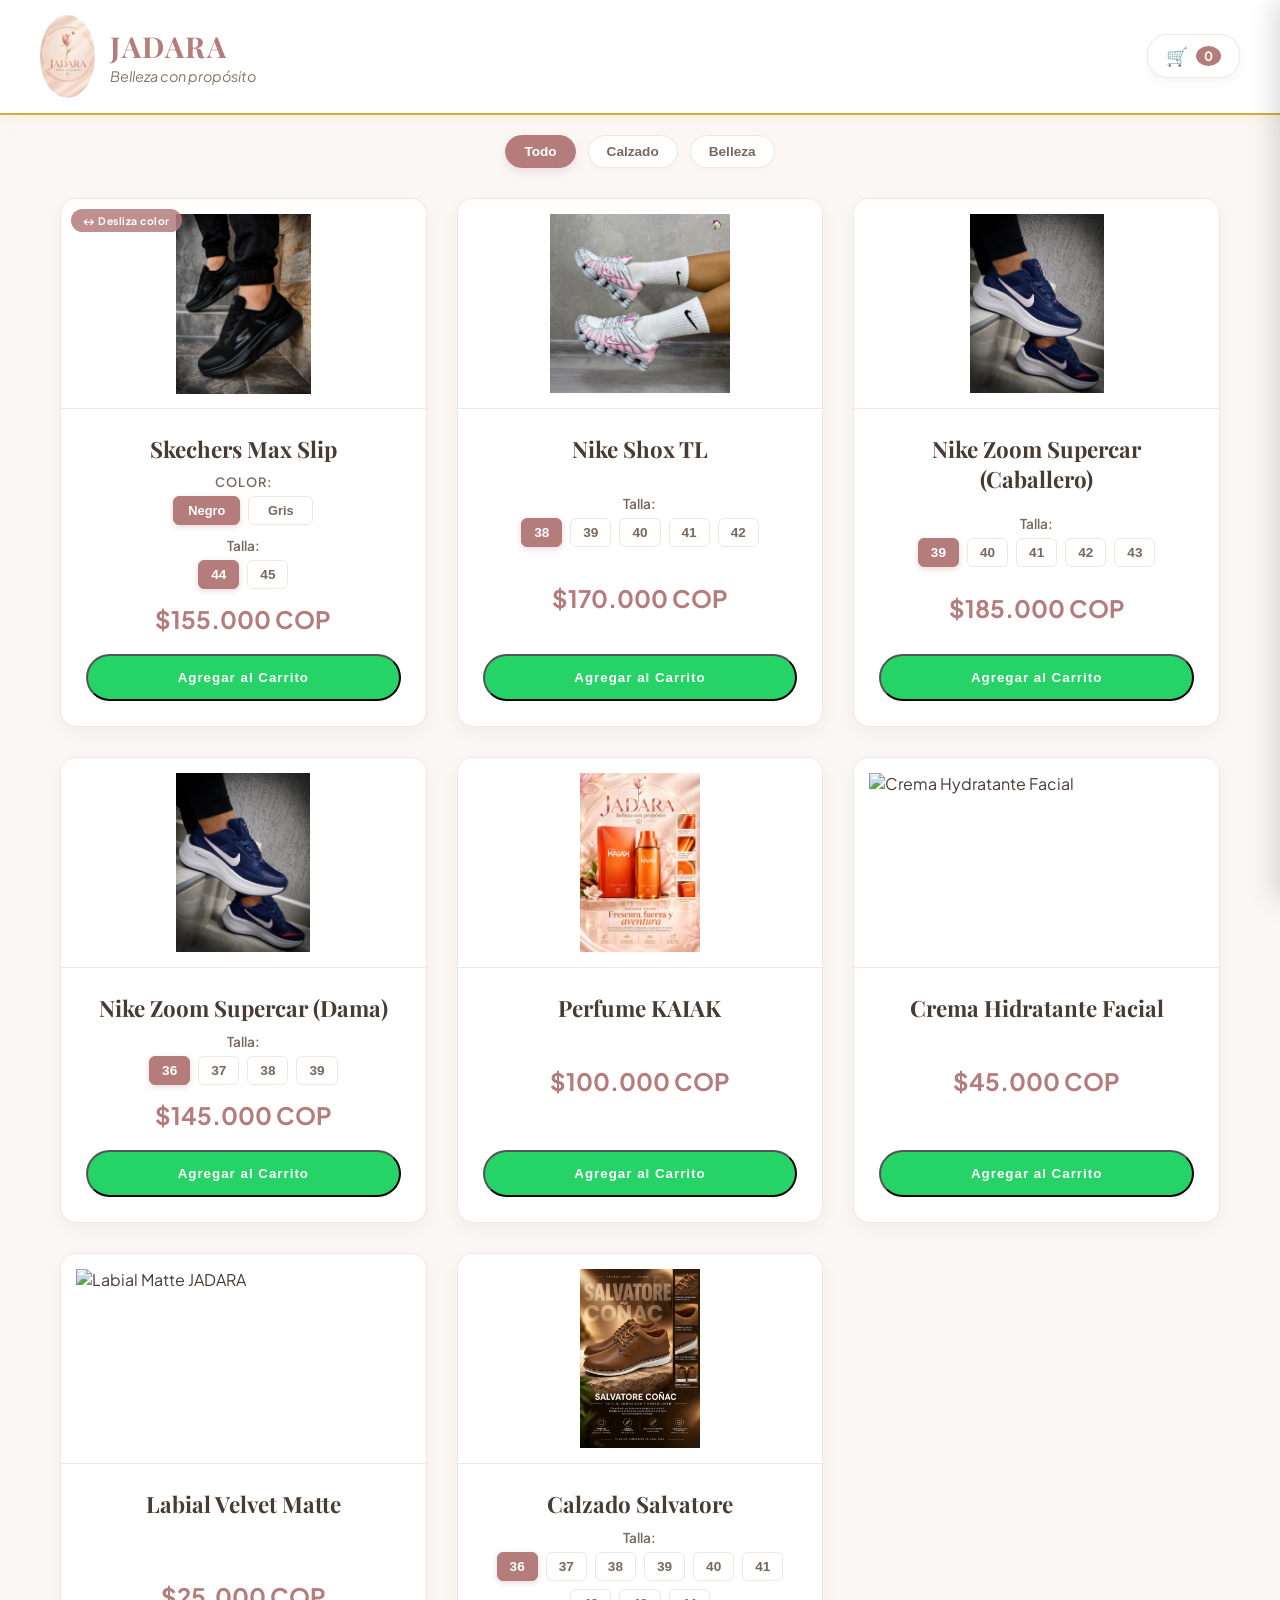
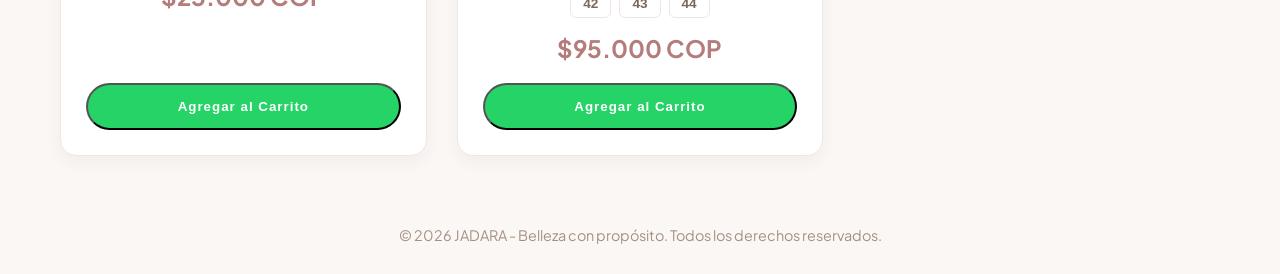
==== index.html @ 65927164 "Add files via upload" ====
<!DOCTYPE html>
<html lang="es">
<head>
    <meta charset="UTF-8">
    <meta name="viewport" content="width=device-width, initial-scale=1.0">
    <title>JADARA - Catálogo Oficial</title>
    <!-- IMPORTACIÓN DE FUENTES PREMIUM DESDE GOOGLE FONTS -->
    <link rel="preconnect" href="https://fonts.googleapis.com">
    <link rel="preconnect" href="https://fonts.gstatic.com" crossorigin>
    <link href="https://fonts.googleapis.com/css2?family=Playfair+Display:ital,wght@0,400..900;1,400..900&family=Plus+Jakarta+Sans:ital,wght@0,200..800;1,200..800&display=swap" rel="stylesheet">
    <!-- Forzamos la actualización de estilos incrementando la versión -->
    <link rel="stylesheet" href="estilos.css?v=5.5">

</head>
<body>

    <!-- PANTALLA DE APERTURA PROFESIONAL (SPLASH SCREEN) -->
    <div id="pantalla-carga">
        <div class="contenido-carga">
            <img src="logo.png" alt="Logo JADARA" class="logo-carga">
            <h2>JADARA</h2>
            <p>Belleza con propósito</p>
        </div>
    </div>

        <!-- ENCABEZADO MINIMALISTA CON CARRITO INTEGRADO -->
    <header>
        <div class="header-container">
            <div class="header-logo-texto">
                <img src="logo.png" alt="Logo JADARA" class="logo-min">
                <div class="texto-header">
                    <h1>JADARA</h1>
                    <p class="eslogan">Belleza con propósito</p>
                </div>
            </div>
            
            <!-- EL CARRITO AHORA EN LA ESQUINA SUPERIOR DERECHA -->
            <div id="btn-carrito-encabezado" onclick="alternarCarrito()">
                🛒 <span id="contador-carrito">0</span>
            </div>
        </div>
    </header>


    <!-- MENÚ DE CATEGORÍAS -->
    <div class="categorias-contenedor">
        <button class="btn-categoria activo" data-filter="todo" onclick="filtrarProductos('todo')">Todo</button>
        <button class="btn-categoria" data-filter="calzado" onclick="filtrarProductos('calzado')">Calzado</button>
        <button class="btn-categoria" data-filter="belleza" onclick="filtrarProductos('belleza')">Belleza</button>
    </div>

    <!-- Contenedor del Catálogo -->
    <main class="catalogo">

        <!-- PRODUCTO 1: SKECHERS -->
        <div class="tarjeta-producto" data-category="calzado">
            <div style="position: relative; width: 100%;">
                <div class="indicador-deslizar">↔ Desliza color</div>
                <div class="carrusel-contenedor">
                    <img src="skechers-max.png" alt="Skechers Max Slip Negra" class="carrusel-foto">
                    <img src="skechers-max-gris.png" alt="Skechers Max Slip Gris" class="carrusel-foto">
                </div>
            </div>
            <div class="info-producto">
                <h3 class="nombre-prod">Skechers Max Slip</h3>
                
                
                <!-- NUEVOS BOTONES DE TALLAS MODERNOS -->
                                                 <!-- SELECTOR DE COLORES MODERNIZADO EN BOTONES -->
                <div class="contenedor-colores-moderno">
                    <span class="color-titulo">Color:</span>
                    <div class="grupo-colores">
                        <!-- El primer botón inicia seleccionado por defecto -->
                        <button type="button" class="btn-color-texto seleccionada" data-color="Negro">Negro</button>
                        <button type="button" class="btn-color-texto" data-color="Gris">Gris</button>
                    </div>
                </div>


                <div class="contenedor-tallas-moderno">
                    <span class="talla-titulo">Talla:</span>
                    <div class="grupo-tallas">
                        <button type="button" class="btn-talla seleccionada" data-talla="44">44</button>
                        <button type="button" class="btn-talla" data-talla="45">45</button>
                    </div>
                </div>

                <span class="precio" data-precio="$155.000">$155.000 COP</span>
                <button type="button" class="btn-whatsapp btn-agregar-carrito" data-phone="573246670248">
    Agregar al Carrito
</button>

            </div>
        </div>

<!-- PRODUCTO 2: NIKE SHOX -->
        <div class="tarjeta-producto" data-category="calzado">
            <img src="nikeshoxtl.png" alt="Nike Shox TL" class="foto-producto">
            <div class="info-producto">
                <h3 class="nombre-prod">Nike Shox TL</h3>
                
                
                <!-- NUEVOS BOTONES DE TALLAS MODERNOS -->
                <div class="contenedor-tallas-moderno">
                    <span class="talla-titulo">Talla:</span>
                    <div class="grupo-tallas">
                        <button type="button" class="btn-talla seleccionada" data-talla="38">38</button>
                        <button type="button" class="btn-talla" data-talla="39">39</button>
                        <button type="button" class="btn-talla" data-talla="40">40</button>
                        <button type="button" class="btn-talla" data-talla="41">41</button>
                        <button type="button" class="btn-talla" data-talla="42">42</button>
                    </div>
                </div>

                <span class="precio" data-precio="$170.000">$170.000 COP</span>
                <button type="button" class="btn-whatsapp btn-agregar-carrito" data-phone="573246670248">
    Agregar al Carrito
</button>

            </div>
        </div>


                <!-- PRODUCTO 3: NIKE ZOOM SUPERCAR (CABALLERO) -->
        <div class="tarjeta-producto" data-category="calzado">
            <img src="nike-zoom-supercar.png" alt="Nike Zoom Supercar Caballero" class="foto-producto">
            <div class="info-producto">
                <h3 class="nombre-prod">Nike Zoom Supercar (Caballero)</h3>
                
                
                <!-- NUEVOS BOTONES DE TALLAS MODERNOS -->
                <div class="contenedor-tallas-moderno">
                    <span class="talla-titulo">Talla:</span>
                    <div class="grupo-tallas">
                        <button type="button" class="btn-talla seleccionada" data-talla="39">39</button>
                        <button type="button" class="btn-talla" data-talla="40">40</button>
                        <button type="button" class="btn-talla" data-talla="41">41</button>
                        <button type="button" class="btn-talla" data-talla="42">42</button>
                        <button type="button" class="btn-talla" data-talla="43">43</button>
                    </div>
                </div>

                <span class="precio" data-precio="$185.000">$185.000 COP</span>
                <button type="button" class="btn-whatsapp btn-agregar-carrito" data-phone="573246670248">
    Agregar al Carrito
</button>

            </div>
        </div>

        <!-- PRODUCTO 4: NIKE ZOOM SUPERCAR (DAMA) -->
        <div class="tarjeta-producto" data-category="calzado">
            <img src="nike-zoom-supercar.png" alt="Nike Zoom Supercar Dama" class="foto-producto">
            <div class="info-producto">
                <h3 class="nombre-prod">Nike Zoom Supercar (Dama)</h3>
                
                
                <!-- NUEVOS BOTONES DE TALLAS MODERNOS -->
                <div class="contenedor-tallas-moderno">
                    <span class="talla-titulo">Talla:</span>
                    <div class="grupo-tallas">
                        <button type="button" class="btn-talla seleccionada" data-talla="36">36</button>
                        <button type="button" class="btn-talla" data-talla="37">37</button>
                        <button type="button" class="btn-talla" data-talla="38">38</button>
                        <button type="button" class="btn-talla" data-talla="39">39</button>
                    </div>
                </div>

                <span class="precio" data-precio="$145.000">$145.000 COP</span>
                <button type="button" class="btn-whatsapp btn-agregar-carrito" data-phone="573246670248">
    Agregar al Carrito
</button>

            </div>
        </div>


        <!-- PRODUCTO 5: PERFUME KAIAK -->
        <div class="tarjeta-producto" data-category="belleza">
            <img src="kaiaʞ.png" alt="Perfume KAIAK" class="foto-producto">
            <div class="info-producto">
                <h3>Perfume KAIAK</h3>
                
                <span class="precio">$100.000 COP</span>
                <button type="button" class="btn-whatsapp btn-agregar-carrito" data-phone="573246670248">
    Agregar al Carrito
</button>

            </div> 
        </div>

        <!-- PRODUCTO 6: CREMA FACIAL -->
        <div class="tarjeta-producto" data-category="belleza">
            <img src="crema-hidratante.png" alt="Crema Hydratante Facial" class="foto-producto">
            <div class="info-producto">
                <h3>Crema Hidratante Facial</h3>
                
                <span class="precio">$45.000 COP</span>
                <button type="button" class="btn-whatsapp btn-agregar-carrito" data-phone="573246670248">
    Agregar al Carrito
</button>

            </div>
        </div>

        <!-- PRODUCTO 7: LABIAL MATTE -->
        <div class="tarjeta-producto" data-category="belleza">
            <img src="labial-matte.png" alt="Labial Matte JADARA" class="foto-producto">
            <div class="info-producto">
                <h3>Labial Velvet Matte</h3>
                
                <span class="precio">$25.000 COP</span>
                <button type="button" class="btn-whatsapp btn-agregar-carrito" data-phone="573246670248">
    Agregar al Carrito
</button>

            </div>
        </div>
        
        <!-- PRODUCTO 8: SALVATORE -->
        <div class="tarjeta-producto" data-category="calzado">
            <img src="salvatore.png" alt="Calzado Salvatore" class="foto-producto">
            <div class="info-producto">
                <h3 class="nombre-prod">Calzado Salvatore</h3>
                
                
                <!-- NUEVOS BOTONES DE TALLAS MODERNOS -->
                <div class="contenedor-tallas-moderno">
                    <span class="talla-titulo">Talla:</span>
                    <div class="grupo-tallas">
                        <button type="button" class="btn-talla seleccionada" data-talla="36">36</button>
                        <button type="button" class="btn-talla" data-talla="37">37</button>
                        <button type="button" class="btn-talla" data-talla="38">38</button>
                        <button type="button" class="btn-talla" data-talla="39">39</button>
                        <button type="button" class="btn-talla" data-talla="40">40</button>
                        <button type="button" class="btn-talla" data-talla="41">41</button>
                        <button type="button" class="btn-talla" data-talla="42">42</button>
                        <button type="button" class="btn-talla" data-talla="43">43</button>
                        <button type="button" class="btn-talla" data-talla="44">44</button>
                    </div>
                </div>

                <span class="precio" data-precio="$95.000">$95.000 COP</span>
                <button type="button" class="btn-whatsapp btn-agregar-carrito" data-phone="573246670248">
    Agregar al Carrito
</button>

            </div>
        </div>


        <!-- 👇 AQUÍ ABAJO PEGARÁS TUS PRÓXIMOS TENIS EN EL FUTURO 👇 -->

    </main>

    <!-- BARRA LATERAL DEL CARRITO DE COMPRAS -->
    <div id="carrito-lateral" class="carrito-cerrado">
        <div class="header-carrito">
            <h2>Mi Carrito</h2>
            <span class="cerrar-carrito" onclick="alternarCarrito()">&times;</span>
        </div>
        
        <!-- Contenedor dinámico donde se sumarán los productos -->
        <div id="items-carrito"></div>

        <div class="footer-carrito">
            <div class="total-contenedor">
                <span>Total:</span>
                <span id="precio-total-carrito">$0 COP</span>
            </div>
            <button id="btn-enviar-carrito" onclick="enviarPedidoWhatsApp()">
                Confirmar Pedido por WhatsApp
            </button>
        </div>
    </div>

   
    <footer>
        <p>© 2026 JADARA - Belleza con propósito. Todos los derechos reservados.</p>
    </footer>

    <!-- INTERACCIONES EN VIVO GENERALES COMPLETAMENTE REPARADAS -->
               <!-- EN CONTRAPOSICIÓN CON CUALQUIER OTRA ESTRUCTURA, ESTE BLOQUE DEBE QUEDAR COMPLETAMENTE CERRADO -->
       <!-- PANTALLA FLOTANTE PARA AGRANDAR IMÁGENES -->
    <div id="modal-zoom" class="modal">
        <span class="cerrar-modal">&times;</span>
        <img class="contenido-modal" id="imagen-ampliada" alt="Vista ampliada">
    </div>

    <script>
        // 1. PANTALLA DE CARGA (SPLASH SCREEN)
        window.addEventListener('load', () => {
            const pantallaCarga = document.getElementById('pantalla-carga');
            if (pantallaCarga) {
                setTimeout(() => {
                    pantallaCarga.classList.add('oculto');
                }, 1300);
            }
        });

        // RESPALDO LOCAL: Se oculta en 2 segundos si abres directo de tu carpeta
        setTimeout(() => {
            const pantallaCarga = document.getElementById('pantalla-carga');
            if (pantallaCarga) pantallaCarga.classList.add('oculto');
        }, 2000);

        // 2. FUNCIÓN DE FILTROS PARA LAS CATEGORÍAS
        function filtrarProductos(filtro) {
            const botones = document.querySelectorAll('.btn-categoria');
            botones.forEach(btn => btn.classList.remove('activo'));

            const botonActivo = document.querySelector(`.btn-categoria[data-filter="${filtro}"]`);
            if (botonActivo) {
                botonActivo.classList.add('activo');
            }

            const tarjetas = document.querySelectorAll('.tarjeta-producto');
            tarjetas.forEach(tarjeta => {
                const categoria = tarjeta.getAttribute('data-category');
                if (filtro === 'todo' || categoria === filtro) {
                    tarjeta.style.display = 'flex';
                } else {
                    tarjeta.style.display = 'none';
                }
            });
        }
    </script>

    <!-- 🔗 CONEXIÓN CON TU NUEVO ARCHIVO JAVASCRIPT ORGANIZADO -->
    <script src="tienda.js?v=1.0"></script>
</body>
</html>
---- estilos.css ----
/* ==========================================
   CONFIGURACIONES GENERALES
   ========================================== */
* {
    margin: 0;
    padding: 0;
    box-sizing: border-box;
}

body {
    background-color: #fbf7f5; /* Fondo rosa pálido muy suave */
    color: #4a3b32; /* Texto marrón oscuro elegante */
    font-family: 'Plus Jakarta Sans', 'Segoe UI', sans-serif;
}

/* ==========================================
   PANTALLA DE CARGA / BIENVENIDA (SPLASH SCREEN)
   ========================================== */
#pantalla-carga {
    position: fixed;
    top: 0;
    left: 0;
    width: 100%;
    height: 100vh;
    background-color: #fbf7f5;
    display: flex;
    justify-content: center;
    align-items: center;
    z-index: 9999;
    transition: opacity 0.6s ease, visibility 0.6s;
}

.contenido-carga {
    text-align: center;
    animation: scaleUp 0.8s ease-out;
}

.logo-carga {
    max-width: 180px;
    border-radius: 50%;
    box-shadow: 0 10px 25px rgba(181, 124, 124, 0.2);
    margin-bottom: 20px;
}

.contenido-carga h2 {
    font-family: 'Playfair Display', serif;
    font-size: 2.2rem;
    color: #b57c7c;
    letter-spacing: 4px;
    text-transform: uppercase;
    margin-bottom: 5px;
}

.contenido-carga p {
    color: #8c7365;
    font-style: italic;
    font-size: 1.1rem;
}

@keyframes scaleUp {
    from { transform: scale(0.8); opacity: 0; }
    to { transform: scale(1); opacity: 1; }
}

/* REGLA CORREGIDA: Fuerza la desaparición total de la portada */
#pantalla-carga.oculto {
    opacity: 0 !important;
    visibility: hidden !important;
    display: none !important; /* Apaga el flex anterior por completo */
    pointer-events: none !important;
}


/* ==========================================
   NUEVO ENCABEZADO COMPACTO Y ELEGANTE
   ========================================== */
header {
    background-color: #ffffff;
    padding: 15px 20px;
    border-bottom: 2px solid #d4af37;
    box-shadow: 0 4px 15px rgba(212, 175, 55, 0.1);
    position: sticky;
    top: 0;
    z-index: 99;
}

.header-container {
    display: flex;
    align-items: center;
    justify-content: center;
    gap: 15px;
}

.logo-min {
    max-width: 55px;
    height: auto;
    border-radius: 50%;
}

.texto-header {
    text-align: left;
}

header h1 {
    font-family: 'Playfair Display', serif;
    font-size: 1.8rem;
    color: #b57c7c;
    letter-spacing: 2px;
    text-transform: uppercase;
}

.eslogan {
    color: #8c7365;
    font-size: 0.9rem;
    font-style: italic;
    margin-top: 2px;
}

/* ==========================================
   BARRA DE CATEGORÍAS ELEGANTE
   ========================================== */
.categorias-contenedor {
    display: flex !important;
    justify-content: center !important;
    gap: 12px !important;
    padding: 20px 10px 5px 10px !important;
    max-width: 1200px;
    margin: 0 auto !important;
    width: 100% !important;
}

.btn-categoria {
    background-color: #ffffff !important;
    border: 1px solid #f0e6e1 !important;
    color: #7a685d !important;
    padding: 8px 18px !important;
    font-size: 0.85rem !important;
    font-weight: 600 !important;
    border-radius: 20px !important;
    cursor: pointer;
    transition: all 0.3s ease !important;
    box-shadow: 0 2px 5px rgba(0,0,0,0.02) !important;
    -webkit-appearance: none;
    appearance: none;
}

.btn-categoria.activo, .btn-categoria:hover {
    background-color: #b57c7c !important;
    color: #ffffff !important;
    border-color: #b57c7c !important;
    box-shadow: 0 4px 10px rgba(181, 124, 124, 0.2) !important;
}

/* ==========================================
   CUADRÍCULA DE PRODUCTOS (ESCRITORIO)
   ========================================== */
.catalogo {
    display: grid;
    grid-template-columns: repeat(auto-fit, minmax(280px, 1fr));
    gap: 30px;
    padding: 25px 20px 40px 20px;
    max-width: 1200px;
    margin: 0 auto;
    animation: fadeIn 0.8s ease-in-out;
}

@keyframes fadeIn {
    from { opacity: 0; transform: translateY(20px); }
    to { opacity: 1; transform: translateY(0); }
}

/* ==========================================
   TARJETA DE PRODUCTO e INTERACCIONES
   ========================================== */
.tarjeta-producto {
    background-color: #fff;
    border-radius: 16px;
    overflow: hidden;
    border: 1px solid #f0e6e1;
    box-shadow: 0 6px 16px rgba(74, 59, 50, 0.05);
    display: flex;
    flex-direction: column;
    justify-content: space-between;
    transition: transform 0.4s cubic-bezier(0.165, 0.84, 0.44, 1), 
                box-shadow 0.4s cubic-bezier(0.165, 0.84, 0.44, 1);
}

.tarjeta-producto:hover {
    transform: translateY(-10px);
    box-shadow: 0 15px 30px rgba(181, 124, 124, 0.2);
}

.foto-producto {
    width: 100%;
    height: 320px;
    object-fit: contain;
    background-color: #ffffff;
    padding: 15px;
    border-bottom: 1px solid #f0e6e1;
    transition: transform 0.5s ease;
}

.tarjeta-producto:hover .foto-producto {
    transform: scale(1.05);
}

/* ==========================================
   INFO INTERNA Y TEXTOS
   ========================================== */
.info-producto {
    padding: 25px;
    text-align: center;
    flex-grow: 1;
    display: flex;
    flex-direction: column;
    justify-content: space-between;
}

.info-producto h3 {
    font-family: 'Playfair Display', serif;
    font-size: 1.4rem;
    margin-bottom: 10px;
    color: #4a3b32;
    font-weight: 700;
}

.descripcion {
    font-size: 0.95rem;
    color: #7a685d;
    margin-bottom: 20px;
    height: 45px;
    overflow: hidden;
}

.precio {
    display: block;
    font-size: 1.5rem;
    font-weight: bold;
    color: #b57c7c;
    margin-bottom: 20px;
}

/* ==========================================
   DISEÑO DE BOTONES DE TALLAS MODERNOS
   ========================================== */
.contenedor-tallas-moderno {
    display: flex;
    flex-direction: column;
    gap: 6px;
    margin-bottom: 15px;
    align-items: center; /* Centrado para que encaje con tu info-producto */
    width: 100%;
}

.talla-titulo {
    font-size: 0.85rem;
    font-weight: 600;
    color: #7a685d;
}

.grupo-tallas {
    display: flex;
    gap: 8px;
    flex-wrap: wrap;
    justify-content: center;
}

.btn-talla {
    background-color: #ffffff;
    border: 1px solid #f0e6e1;
    color: #7a685d;
    padding: 6px 12px;
    font-size: 0.85rem;
    font-weight: 600;
    border-radius: 6px;
    cursor: pointer;
    transition: all 0.2s ease;
    min-width: 38px;
    text-align: center;
}

.btn-talla.seleccionada {
    background-color: #b57c7c; /* Rosa JADARA */
    color: #ffffff;
    border-color: #b57c7c;
    font-weight: 700;
    box-shadow: 0 2px 6px rgba(181, 124, 124, 0.3);
}

.btn-talla:hover:not(.seleccionada) {
    border-color: #b57c7c;
    color: #b57c7c;
}

/* ==========================================
   BOTÓN WHATSAPP
   ========================================== */
.btn-whatsapp {
    display: inline-block;
    background-color: #25d366; 
    color: white;
    padding: 14px 20px;
    border-radius: 30px; 
    text-decoration: none;
    font-weight: bold;
    letter-spacing: 1px;
    position: relative;
    overflow: hidden;
    transition: background-color 0.3s, transform 0.2s;
    width: 100%;
}

.btn-whatsapp:hover {
    transform: scale(1.02);
    background-color: #128c7e;
}

/* ==========================================
   CARRUSEL DE FOTOS (SKECHERS)
   ========================================== */
.carrusel-contenedor {
    width: 100%;
    height: 320px;
    overflow-x: auto;
    overflow-y: hidden;
    display: flex;
    scroll-snap-type: x mandatory;
    scroll-behavior: smooth;
    background-color: #ffffff;
    border-bottom: 1px solid #f0e6e1;
    position: relative;
}

.carrusel-contenedor::-webkit-scrollbar {
    display: none;
}

.carrusel-foto {
    min-width: 100%;
    max-width: 100%;
    height: 100%;
    max-height: 320px;
    object-fit: contain;
    scroll-snap-align: start;
    padding: 15px;
    transition: transform 0.5s ease;
}

.tarjeta-producto:hover .carrusel-foto {
    transform: scale(1.04);
}

.indicador-deslizar {
    position: absolute;
    top: 10px;
    left: 10px;
    background: rgba(181, 124, 124, 0.85);
    color: white;
    padding: 5px 12px;
    border-radius: 20px;
    font-size: 0.65rem;
    font-weight: bold;
    pointer-events: none;
    z-index: 10;
    letter-spacing: 0.5px;
}

/* ==========================================
   PIE DE PÁGINA
   ========================================== */
footer {
    text-align: center;
    padding: 30px;
    color: #a39085;
    font-size: 0.9rem;
}

/* ==========================================
   OPTIMIZACIÓN PREMIUM PARA CELULARES 
   ========================================== */
@media (max-width: 580px) {
    header {
        padding: 12px 15px;
    }
    
    header h1 {
        font-size: 1.4rem !important;
        letter-spacing: 1px;
    }
    
    .eslogan {
        font-size: 0.75rem !important;
    }

    .logo-min {
        max-width: 45px;
    }

    .categorias-contenedor {
        padding: 15px 8px 0px 8px;
        gap: 6px;
    }

    .btn-categoria {
        padding: 6px 12px;
        font-size: 0.8rem;
    }

        /* Ajusta el ancho de la barra en celulares para que no tape todo el catálogo */
    #carrito-lateral {
        width: 80% !important;
        max-width: 80% !important;
    }

    /* Aquí cerramos correctamente tu cuadrícula móvil estilo Instagram Shop */
    .catalogo {
        grid-template-columns: repeat(2, 1fr) !important;
        gap: 15px;
        padding: 15px 10px;
    }

    .foto-producto, .carrusel-contenedor, .carrusel-foto {
        height: 180px;
    }

    .info-producto {
        padding: 12px;
    }

    .info-producto h3 {
        font-size: 1rem;
    }

    .precio {
        font-size: 1.1rem;
        margin-bottom: 10px;
    }

    .btn-whatsapp {
        padding: 10px 12px;
        font-size: 0.8rem;
    }
}


/* ==========================================
   ESTILOS PREMIUM PARA EL ZOOM DE FOTOS (MODAL)
   ========================================== */
.foto-producto, .carrusel-foto {
    cursor: zoom-in;
}

.modal {
    display: none; 
    position: fixed;
    z-index: 10000; 
    padding-top: 60px;
    left: 0;
    top: 0;
    width: 100%;
    height: 100%;
    overflow: auto;
    background-color: rgba(0, 0, 0, 0.9); 
}

.contenido-modal {
    margin: auto;
    display: block;
    max-width: 90%;
    max-height: 80vh;
    border-radius: 12px;
    object-fit: contain;
    background-color: #fff; 
    padding: 10px;
    animation: zoomEfecto 0.3s ease;
}

@keyframes zoomEfecto {
    from { transform: scale(0.7); opacity: 0; }
    to { transform: scale(1); opacity: 1; }
}

.cerrar-modal {
    position: absolute;
    top: 20px;
    right: 35px;
    color: #f1f1f1;
    font-size: 40px;
    font-weight: bold;
    transition: 0.3s;
    cursor: pointer;
}

.cerrar-modal:hover {
    color: #b57c7c; 
}

@media only screen and (max-width: 700px){
    .contenido-modal { max-width: 95%; padding: 5px; }
    .cerrar-modal { right: 20px; top: 10px; font-size: 35px; }
}

    /* Tamaño intermedio perfecto para las imágenes en celulares */
    .foto-producto, .carrusel-contenedor, .carrusel-foto {
        height: 210px !important;
    }

    /* NUEVOS BOTONES DE COLORES VISIBLES Y GRANDES */
    .contenedor-colores-moderno {
        display: flex;
        flex-direction: column;
        gap: 6px;
        margin-bottom: 12px;
        align-items: center;
        width: 100%;
    }

    .color-titulo {
        font-size: 0.8rem;
        font-weight: 600;
        color: #7a685d;
        text-transform: uppercase;
        letter-spacing: 1px;
    }

    .grupo-colores {
        display: flex;
        gap: 8px;
        justify-content: center;
        flex-wrap: wrap;
    }

    .btn-color-texto {
        background-color: #ffffff;
        border: 1px solid #f0e6e1;
        color: #7a685d;
        padding: 6px 14px;
        font-size: 0.8rem;
        font-weight: 600;
        border-radius: 6px;
        cursor: pointer;
        transition: all 0.2s ease;
        min-width: 65px;
        text-align: center;
    }

    /* Resaltado rosa premium JADARA al seleccionarse */
    .btn-color-texto.seleccionada {
        background-color: #b57c7c;
        color: #ffffff;
        border-color: #b57c7c;
        font-weight: 700;
        box-shadow: 0 2px 6px rgba(181, 124, 124, 0.3);
    }


/* ==========================================
   DISEÑO DEL CARRITO EN EL ENCABEZADO
   ========================================== */
.header-container {
    display: flex;
    align-items: center;
    justify-content: space-between; /* Separa el logo a la izquierda y el carrito a la derecha */
    width: 100%;
    max-width: 1200px;
    margin: 0 auto;
}

.header-logo-texto {
    display: flex;
    align-items: center;
    gap: 15px;
}

#btn-carrito-encabezado {
    background-color: #ffffff;
    border: 1px solid #f0e6e1;
    padding: 10px 18px;
    border-radius: 20px;
    font-family: var(--fuente-cuerpo);
    font-size: 1.1rem;
    font-weight: bold;
    color: #4a3b32;
    cursor: pointer;
    transition: all 0.3s ease;
    box-shadow: 0 4px 10px rgba(74, 59, 50, 0.05);
    display: flex;
    align-items: center;
    gap: 8px;
}

#btn-carrito-encabezado:hover {
    background-color: #b57c7c;
    color: white;
    border-color: #b57c7c;
    box-shadow: 0 4px 12px rgba(181, 124, 124, 0.3);
}

#contador-carrito {
    background-color: #b57c7c;
    color: white;
    font-size: 0.8rem;
    padding: 2px 8px;
    border-radius: 50%;
    transition: all 0.3s ease;
}

#btn-carrito-encabezado:hover #contador-carrito {
    background-color: white;
    color: #b57c7c;
}

/* ==========================================
   BARRA LATERAL OCULTA DEL CARRITO (SIDEBAR)
   ========================================== */
#carrito-lateral {
    position: fixed;
    top: 0;
    right: 0;
    width: 380px;
    max-width: 100%;
    height: 100vh;
    background-color: #ffffff;
    z-index: 10005; /* Por encima de todo */
    box-shadow: -5px 0 25px rgba(0, 0, 0, 0.15);
    display: flex;
    flex-direction: column;
    transition: transform 0.4s cubic-bezier(0.165, 0.84, 0.44, 1);
}

/* Clases para abrir y cerrar deslizándose */
.carrito-abierto {
    transform: translateX(0);
}

.carrito-cerrado {
    transform: translateX(100%); /* Lo esconde completamente hacia la derecha */
}

.header-carrito {
    padding: 20px;
    border-bottom: 1px solid #f0e6e1;
    display: flex;
    justify-content: space-between;
    align-items: center;
    background-color: #fbf7f5;
}

.header-carrito h2 {
    font-family: 'Playfair Display', serif;
    font-size: 1.5rem;
    color: #4a3b32;
}

.cerrar-carrito {
    font-size: 28px;
    font-weight: bold;
    color: #a39085;
    cursor: pointer;
    transition: color 0.2s;
}

.cerrar-carrito:hover {
    color: #b57c7c;
}

/* Zona de productos agregados */
#items-carrito {
    flex-grow: 1;
    overflow-y: auto;
    padding: 20px;
    display: flex;
    flex-direction: column;
    gap: 15px;
}

/* Diseño de cada producto dentro del carrito */
.item-en-carrito {
    display: flex;
    align-items: center;
    justify-content: space-between;
    padding-bottom: 15px;
    border-bottom: 1px solid #f9f5f3;
}

.info-item-carrito h4 {
    font-size: 0.95rem;
    color: #4a3b32;
    margin-bottom: 2px;
}

.info-item-carrito p {
    font-size: 0.85rem;
    color: #b57c7c;
    font-weight: bold;
}

.btn-eliminar-item {
    background: none;
    border: none;
    color: #b57c7c;
    cursor: pointer;
    font-size: 0.9rem;
    transition: transform 0.2s;
}

.btn-eliminar-item:hover {
    transform: scale(1.15);
}

/* Parte baja del carrito */
.footer-carrito {
    padding: 20px;
    border-top: 1px solid #f0e6e1;
    background-color: #fbf7f5;
}

.total-contenedor {
    display: flex;
    justify-content: space-between;
    font-size: 1.2rem;
    font-weight: bold;
    color: #4a3b32;
    margin-bottom: 15px;
}

#precio-total-carrito {
    color: #b57c7c;
}

#btn-enviar-carrito {
    background-color: #25d366;
    color: white;
    border: none;
    width: 100%;
    padding: 14px;
    border-radius: 30px;
    font-size: 1rem;
    font-weight: bold;
    cursor: pointer;
    transition: background-color 0.3s, transform 0.2s;
    box-shadow: 0 4px 10px rgba(37, 211, 102, 0.2);
}

#btn-enviar-carrito:hover {
    background-color: #128c7e;
    transform: translateY(-2px);
}
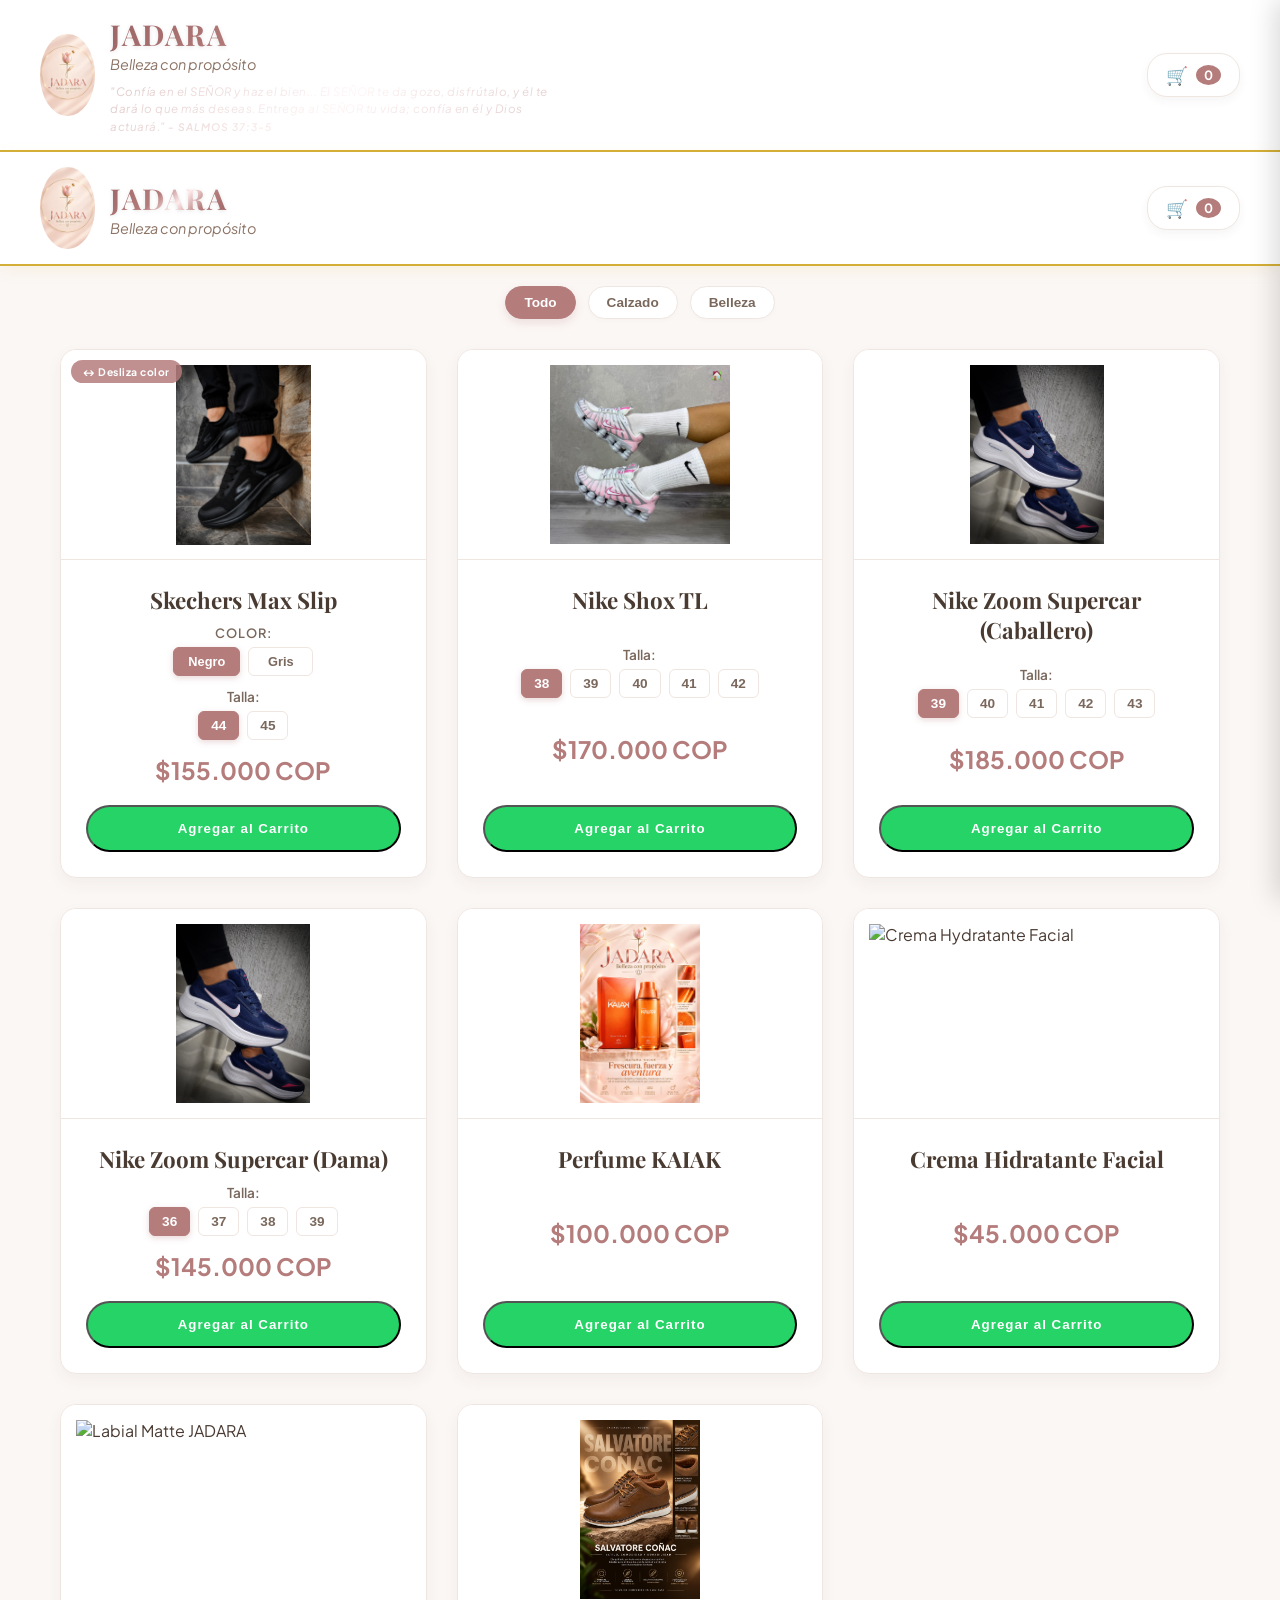
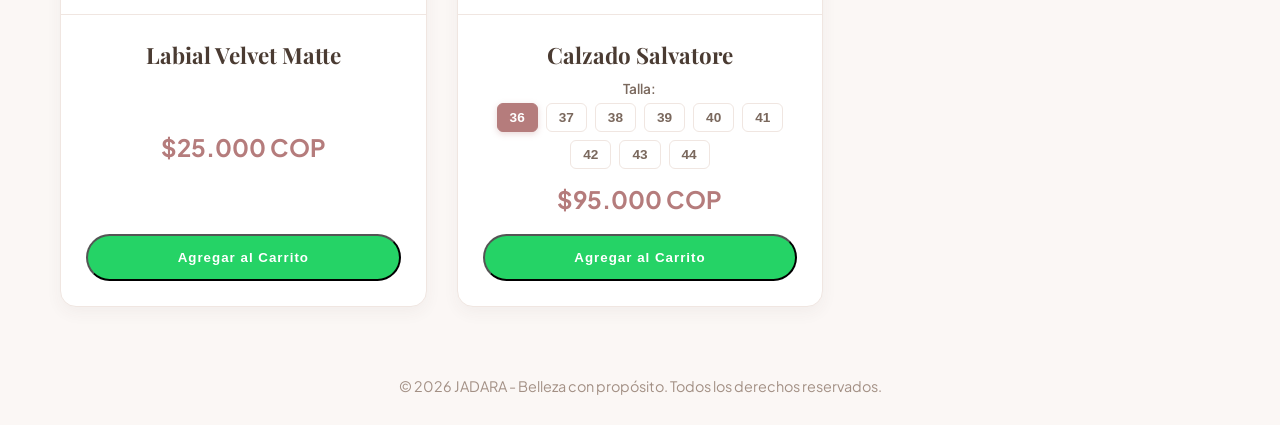
==== commit b5ac9a1a: "Add files via upload" ====
--- a/index.html
+++ b/index.html
@@ -14,7 +14,7 @@
 </head>
 <body>
 
-    <!-- PANTALLA DE APERTURA PROFESIONAL (SPLASH SCREEN) -->
+        <!-- PANTALLA DE APERTURA PROFESIONAL (SPLASH SCREEN) -->
     <div id="pantalla-carga">
         <div class="contenido-carga">
             <img src="logo.png" alt="Logo JADARA" class="logo-carga">
@@ -22,6 +22,29 @@
             <p>Belleza con propósito</p>
         </div>
     </div>
+
+    <!-- ENCABEZADO MINIMALISTA CON CARRITO INTEGRADO (FUERA DE LA PANTALLA DE CARGA) -->
+    <header>
+        <div class="header-container">
+            <div class="header-logo-texto">
+                <img src="logo.png" alt="Logo JADARA" class="logo-min">
+                <div class="texto-header">
+                    <h1>JADARA</h1>
+                    <p class="eslogan">Belleza con propósito</p>
+                    
+                    <!-- VERSÍCULO SALMOS 37:3-5 INTEGRADO -->
+                    <p class="versiculo-espejo">
+                        "Confía en el SEÑOR y haz el bien... El SEÑOR te da gozo, disfrútalo, y él te dará lo que más deseas. Entrega al SEÑOR tu vida; confía en él y Dios actuará." <span class="cita-salmo">- Salmos 37:3-5</span>
+                    </p>
+                </div>
+            </div>
+            
+            <!-- EL CARRITO EN LA ESQUINA SUPERIOR DERECHA -->
+            <div id="btn-carrito-encabezado" onclick="alternarCarrito()">
+                🛒 <span id="contador-carrito">0</span>
+            </div>
+        </div>
+    </header>
 
         <!-- ENCABEZADO MINIMALISTA CON CARRITO INTEGRADO -->
     <header>
--- a/estilos.css
+++ b/estilos.css
@@ -104,10 +104,25 @@
 header h1 {
     font-family: 'Playfair Display', serif;
     font-size: 1.8rem;
-    color: #b57c7c;
     letter-spacing: 2px;
     text-transform: uppercase;
-}
+    
+    /* Tu color #b57c7c convertido en metalizado real */
+    background: linear-gradient(
+        135deg, 
+        #9c6464 0%,   /* Profundidad metálica */
+        #b57c7c 35%,  /* Tu color original */
+        #ffeaea 50%,  /* Destello de luz satinada */
+        #b57c7c 65%,  /* Tu color original */
+        #875050 100%  /* Sombra del metal */
+    );
+    -webkit-background-clip: text;
+    background-clip: text;
+    -webkit-text-fill-color: transparent;
+    
+    filter: drop-shadow(0px 1px 2px rgba(0, 0, 0, 0.1));
+}
+
 
 .eslogan {
     color: #8c7365;
@@ -115,6 +130,42 @@
     font-style: italic;
     margin-top: 2px;
 }
+
+/* --- EFECTO VERSÍCULO TRASLÚCIDO TIPO ESPEJO SATINADO --- */
+.versiculo-espejo {
+    font-family: 'Plus Jakarta Sans', sans-serif;
+    font-size: 0.72rem; /* Tamaño fino y elegante */
+    font-weight: 400;
+    font-style: italic;
+    letter-spacing: 0.5px;
+    margin-top: 10px;
+    line-height: 1.5;
+    max-width: 450px; /* Evita que se estire demasiado en pantallas anchas */
+    text-align: left;
+    
+    /* Degradado satinado usando tu rosa base #b57c7c con transparencias */
+    background: linear-gradient(
+        135deg, 
+        rgba(181, 124, 124, 0.5) 0%,   /* Rosa traslúcido */
+        rgba(255, 242, 242, 0.9) 50%,  /* Brillo de luz central (Efecto cristal) */
+        rgba(181, 124, 124, 0.5) 100%  /* Rosa traslúcido */
+    );
+    -webkit-background-clip: text;
+    background-clip: text;
+    -webkit-text-fill-color: transparent;
+    
+    /* Suavizado óptico traslúcido */
+    filter: opacity(0.85) drop-shadow(0px 1px 1px rgba(255, 255, 255, 0.5));
+}
+
+/* Detalle elegante para la cita del libro */
+.cita-salmo {
+    font-weight: 600;
+    text-transform: uppercase;
+    font-size: 0.65rem;
+    letter-spacing: 1px;
+}
+
 
 /* ==========================================
    BARRA DE CATEGORÍAS ELEGANTE
@@ -746,3 +797,30 @@
     background-color: #128c7e;
     transform: translateY(-2px);
 }
+/* --- EFECTO DE DESTELLOS MÁGICOS JADARA --- */
+.destello-estrella {
+    position: fixed;
+    width: 6px;
+    height: 6px;
+    background: radial-gradient(circle, #fff 20%, rgba(255,215,0,0.8) 60%, transparent 100%);
+    border-radius: 50%;
+    pointer-events: none; /* Para que no estorbe al hacer clic */
+    z-index: 9999;
+    box-shadow: 0 0 10px #fff, 0 0 15px rgba(255,215,0,0.5);
+    animation: brillarYCaer 1.2s ease-out forwards;
+}
+
+@keyframes brillarYCaer {
+    0% {
+        transform: translate(0, 0) scale(0) rotate(0deg);
+        opacity: 0;
+    }
+    20% {
+        opacity: 1;
+        transform: translate(0, -5px) scale(1.2);
+    }
+    100% {
+        transform: translate(var(--x-destello), var(--y-destello)) scale(0) rotate(180deg);
+        opacity: 0;
+    }
+}
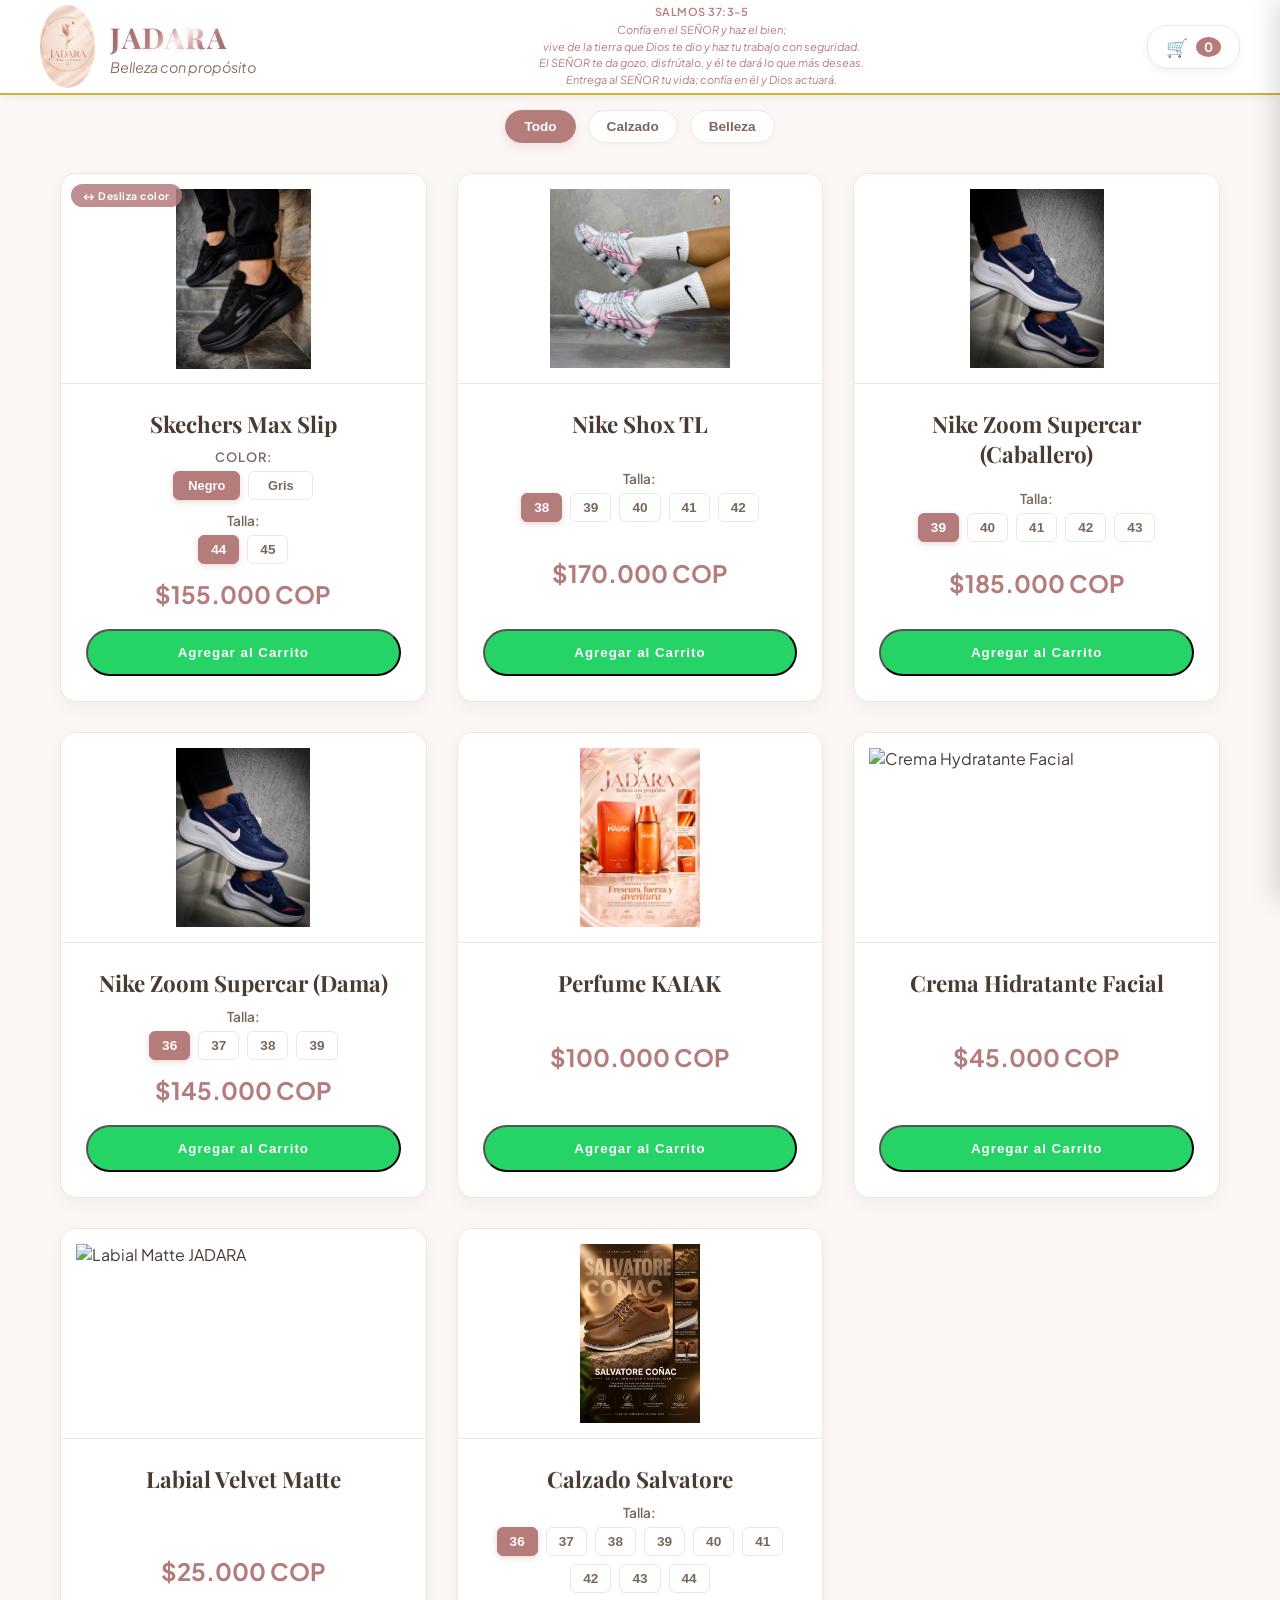
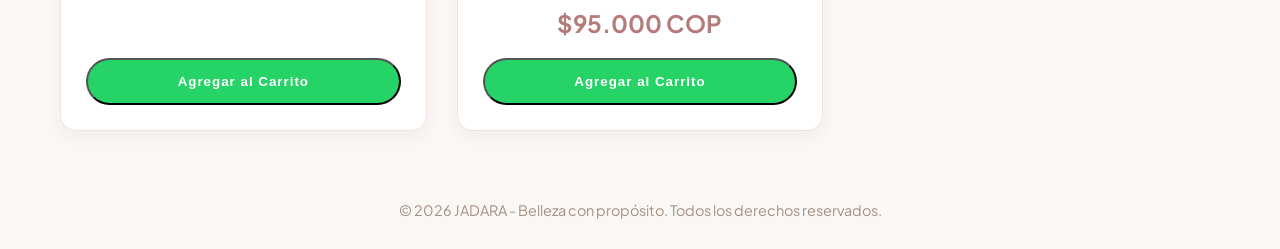
==== commit d96d9f9d: "Add files via upload" ====
--- a/index.html
+++ b/index.html
@@ -24,39 +24,34 @@
     </div>
 
     <!-- ENCABEZADO MINIMALISTA CON CARRITO INTEGRADO (FUERA DE LA PANTALLA DE CARGA) -->
+</header>
+
+
+        <!-- ENCABEZADO MINIMALISTA CON CARRITO INTEGRADO -->
     <header>
-        <div class="header-container">
+        <div class="header-container" style="display: flex; justify-content: space-between; align-items: center; width: 100%;">
+
             <div class="header-logo-texto">
                 <img src="logo.png" alt="Logo JADARA" class="logo-min">
                 <div class="texto-header">
                     <h1>JADARA</h1>
                     <p class="eslogan">Belleza con propósito</p>
-                    
-                    <!-- VERSÍCULO SALMOS 37:3-5 INTEGRADO -->
-                    <p class="versiculo-espejo">
-                        "Confía en el SEÑOR y haz el bien... El SEÑOR te da gozo, disfrútalo, y él te dará lo que más deseas. Entrega al SEÑOR tu vida; confía en él y Dios actuará." <span class="cita-salmo">- Salmos 37:3-5</span>
-                    </p>
-                </div>
-            </div>
-            
-            <!-- EL CARRITO EN LA ESQUINA SUPERIOR DERECHA -->
-            <div id="btn-carrito-encabezado" onclick="alternarCarrito()">
-                🛒 <span id="contador-carrito">0</span>
-            </div>
-        </div>
-    </header>
-
-        <!-- ENCABEZADO MINIMALISTA CON CARRITO INTEGRADO -->
-    <header>
-        <div class="header-container">
-            <div class="header-logo-texto">
-                <img src="logo.png" alt="Logo JADARA" class="logo-min">
-                <div class="texto-header">
-                    <h1>JADARA</h1>
-                    <p class="eslogan">Belleza con propósito</p>
-                </div>
-            </div>
-            
+                </div>
+            </div>
+                           <!-- CAJA DEL MEDIO: EL VERSÍCULO CONFIGURADO DIRECTAMENTE -->
+        <div style="flex: 1; max-width: 45%; text-align: center; margin: 0 auto;">
+            <p style="font-family: 'Plus Jakarta Sans', sans-serif; font-size: 11px; font-weight: 600; text-transform: uppercase; letter-spacing: 0.5px; color: #b57c7c; margin: 0 0 4px 0;">
+                Salmos 37:3-5
+            </p>
+            <p style="font-family: 'Plus Jakarta Sans', sans-serif; font-size: 11px; font-weight: 400; font-style: italic; line-height: 1.5; color: #b57c7c; margin: 0;">
+                Confía en el SEÑOR y haz el bien;<br>
+                vive de la tierra que Dios te dio y haz tu trabajo con seguridad.<br>
+                El SEÑOR te da gozo, disfrútalo, y él te dará lo que más deseas.<br>
+                Entrega al SEÑOR tu vida; confía en él y Dios actuará.
+            </p>
+        </div>
+
+
             <!-- EL CARRITO AHORA EN LA ESQUINA SUPERIOR DERECHA -->
             <div id="btn-carrito-encabezado" onclick="alternarCarrito()">
                 🛒 <span id="contador-carrito">0</span>
--- a/estilos.css
+++ b/estilos.css
@@ -76,7 +76,7 @@
    ========================================== */
 header {
     background-color: #ffffff;
-    padding: 15px 20px;
+        padding: 5px 20px;
     border-bottom: 2px solid #d4af37;
     box-shadow: 0 4px 15px rgba(212, 175, 55, 0.1);
     position: sticky;
@@ -130,32 +130,43 @@
     font-style: italic;
     margin-top: 2px;
 }
-
-/* --- EFECTO VERSÍCULO TRASLÚCIDO TIPO ESPEJO SATINADO --- */
+/* --- ENCABEZADO FIJO ARRIBA DE LA PÁGINA --- */
+header {
+    position: fixed;
+    top: 0;
+    left: 0;
+    width: 100%;
+    z-index: 100; /* Asegura que quede por encima de las tarjetas */
+    background-color: #ffffff; /* Ajusta al fondo exacto de tu header */
+    box-shadow: 0 2px 10px rgba(0, 0, 0, 0.05); /* Sombra muy sutil abajo */
+}
+
+/* Dejamos un espacio arriba del catálogo para que el header fijo no tape los primeros tenis */
+body {
+    padding-top: 90px; 
+}
+
+/* --- VERSÍCULO CENTRADO Y TRASLÚCIDO EN EL MEDIO --- */
 .versiculo-espejo {
     font-family: 'Plus Jakarta Sans', sans-serif;
-    font-size: 0.72rem; /* Tamaño fino y elegante */
+    font-size: 0.75rem;
     font-weight: 400;
     font-style: italic;
+    line-height: 1.4;
+    text-align: center;
+    color: #b57c7c; /* Tu color de marca sólido para asegurar que se vea */
+    flex: 1; 
+    max-width: 45%;
+    margin: 0 auto;
+}
+
+.cita-salmo {
+    font-weight: 600;
+    text-transform: uppercase;
+    font-size: 0.68rem;
     letter-spacing: 0.5px;
-    margin-top: 10px;
-    line-height: 1.5;
-    max-width: 450px; /* Evita que se estire demasiado en pantallas anchas */
-    text-align: left;
-    
-    /* Degradado satinado usando tu rosa base #b57c7c con transparencias */
-    background: linear-gradient(
-        135deg, 
-        rgba(181, 124, 124, 0.5) 0%,   /* Rosa traslúcido */
-        rgba(255, 242, 242, 0.9) 50%,  /* Brillo de luz central (Efecto cristal) */
-        rgba(181, 124, 124, 0.5) 100%  /* Rosa traslúcido */
-    );
-    -webkit-background-clip: text;
-    background-clip: text;
-    -webkit-text-fill-color: transparent;
-    
-    /* Suavizado óptico traslúcido */
-    filter: opacity(0.85) drop-shadow(0px 1px 1px rgba(255, 255, 255, 0.5));
+    margin: 0 0 2px 0;
+    color: #b57c7c;
 }
 
 /* Detalle elegante para la cita del libro */
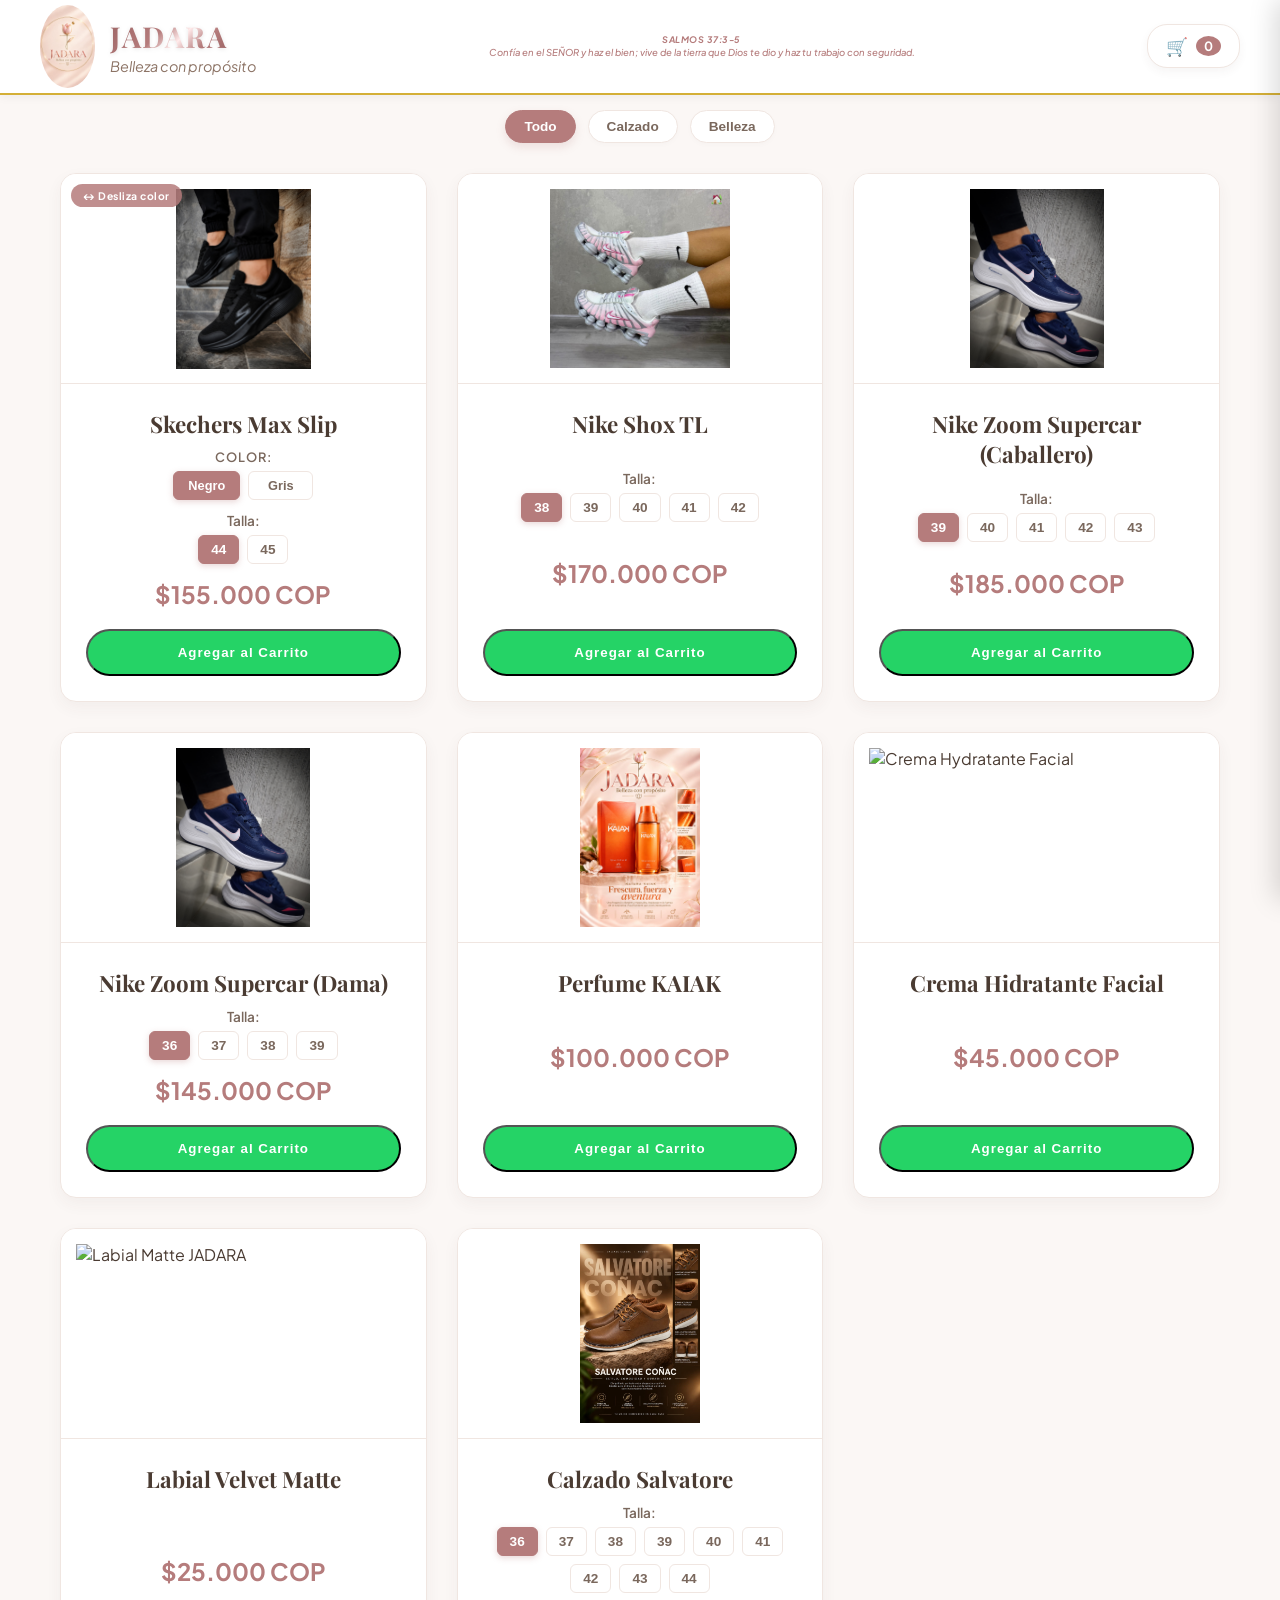
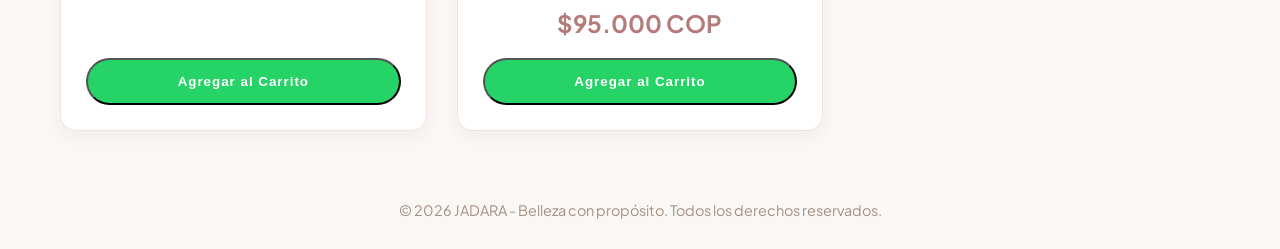
==== commit 34942d14: "Add files via upload" ====
--- a/index.html
+++ b/index.html
@@ -38,18 +38,16 @@
                     <p class="eslogan">Belleza con propósito</p>
                 </div>
             </div>
-                           <!-- CAJA DEL MEDIO: EL VERSÍCULO CONFIGURADO DIRECTAMENTE -->
-        <div style="flex: 1; max-width: 45%; text-align: center; margin: 0 auto;">
-            <p style="font-family: 'Plus Jakarta Sans', sans-serif; font-size: 11px; font-weight: 600; text-transform: uppercase; letter-spacing: 0.5px; color: #b57c7c; margin: 0 0 4px 0;">
+                                  <!-- CAJA DEL MEDIO: VERSÍCULO COMPACTO ADAPTADO A CELULARES -->
+        <div class="versiculo-espejo" style="flex: 1; max-width: 50%; text-align: center; margin: 0 auto; padding: 2px 5px;">
+            <p style="font-family: 'Plus Jakarta Sans', sans-serif; font-size: 9px; font-weight: 700; text-transform: uppercase; letter-spacing: 0.5px; color: #b57c7c; margin: 0 0 1px 0;">
                 Salmos 37:3-5
             </p>
-            <p style="font-family: 'Plus Jakarta Sans', sans-serif; font-size: 11px; font-weight: 400; font-style: italic; line-height: 1.5; color: #b57c7c; margin: 0;">
-                Confía en el SEÑOR y haz el bien;<br>
-                vive de la tierra que Dios te dio y haz tu trabajo con seguridad.<br>
-                El SEÑOR te da gozo, disfrútalo, y él te dará lo que más deseas.<br>
-                Entrega al SEÑOR tu vida; confía en él y Dios actuará.
+            <p style="font-family: 'Plus Jakarta Sans', sans-serif; font-size: 9.5px; font-weight: 500; font-style: italic; line-height: 1.2; color: #b57c7c; margin: 0; white-space: normal;">
+                Confía en el SEÑOR y haz el bien; vive de la tierra que Dios te dio y haz tu trabajo con seguridad.
             </p>
         </div>
+
 
 
             <!-- EL CARRITO AHORA EN LA ESQUINA SUPERIOR DERECHA -->
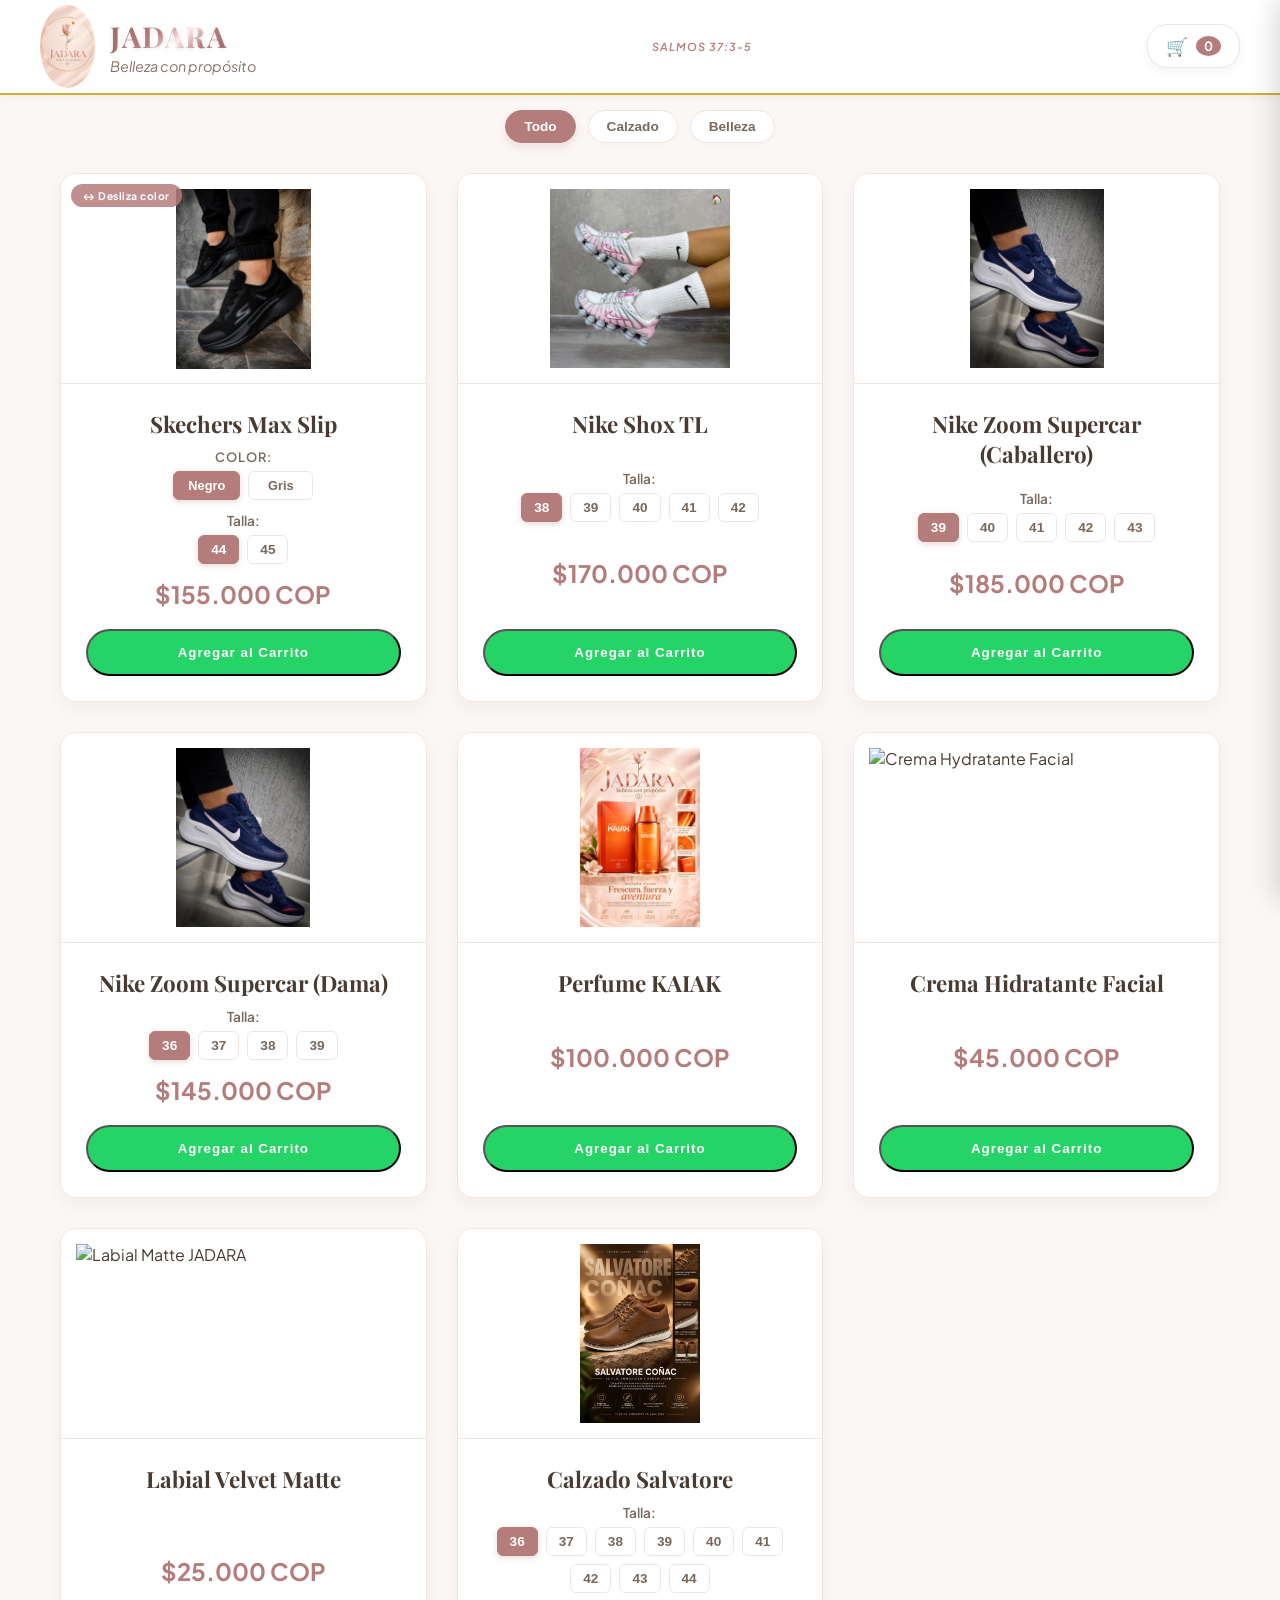
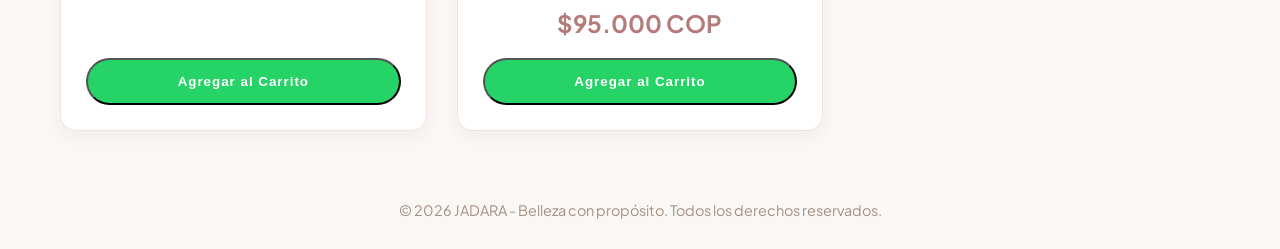
==== commit a75b3f48: "Add files via upload" ====
--- a/index.html
+++ b/index.html
@@ -38,19 +38,12 @@
                     <p class="eslogan">Belleza con propósito</p>
                 </div>
             </div>
-                                  <!-- CAJA DEL MEDIO: VERSÍCULO COMPACTO ADAPTADO A CELULARES -->
-        <div class="versiculo-espejo" style="flex: 1; max-width: 50%; text-align: center; margin: 0 auto; padding: 2px 5px;">
-            <p style="font-family: 'Plus Jakarta Sans', sans-serif; font-size: 9px; font-weight: 700; text-transform: uppercase; letter-spacing: 0.5px; color: #b57c7c; margin: 0 0 1px 0;">
-                Salmos 37:3-5
-            </p>
-            <p style="font-family: 'Plus Jakarta Sans', sans-serif; font-size: 9.5px; font-weight: 500; font-style: italic; line-height: 1.2; color: #b57c7c; margin: 0; white-space: normal;">
-                Confía en el SEÑOR y haz el bien; vive de la tierra que Dios te dio y haz tu trabajo con seguridad.
-            </p>
-        </div>
-
-
-
-            <!-- EL CARRITO AHORA EN LA ESQUINA SUPERIOR DERECHA -->
+                                          <!-- CAJA DEL MEDIO: ÚNICAMENTE LA CITA DEL SALMO -->
+                <div class="versiculo-espejo" style="flex: 1; max-width: 40%; text-align: center; margin: 0 auto; padding: 0;">
+            <p style="font-family: 'Plus Jakarta Sans', sans-serif; font-size: 11px; font-weight: 600; text-transform: uppercase; letter-spacing: 1px; color: #b57c7c; margin: 0;">Salmos 37:3-5</p>
+        </div>
+        
+        <!-- EL CARRITO AHORA EN LA ESQUINA SUPERIOR DERECHA -->
             <div id="btn-carrito-encabezado" onclick="alternarCarrito()">
                 🛒 <span id="contador-carrito">0</span>
             </div>
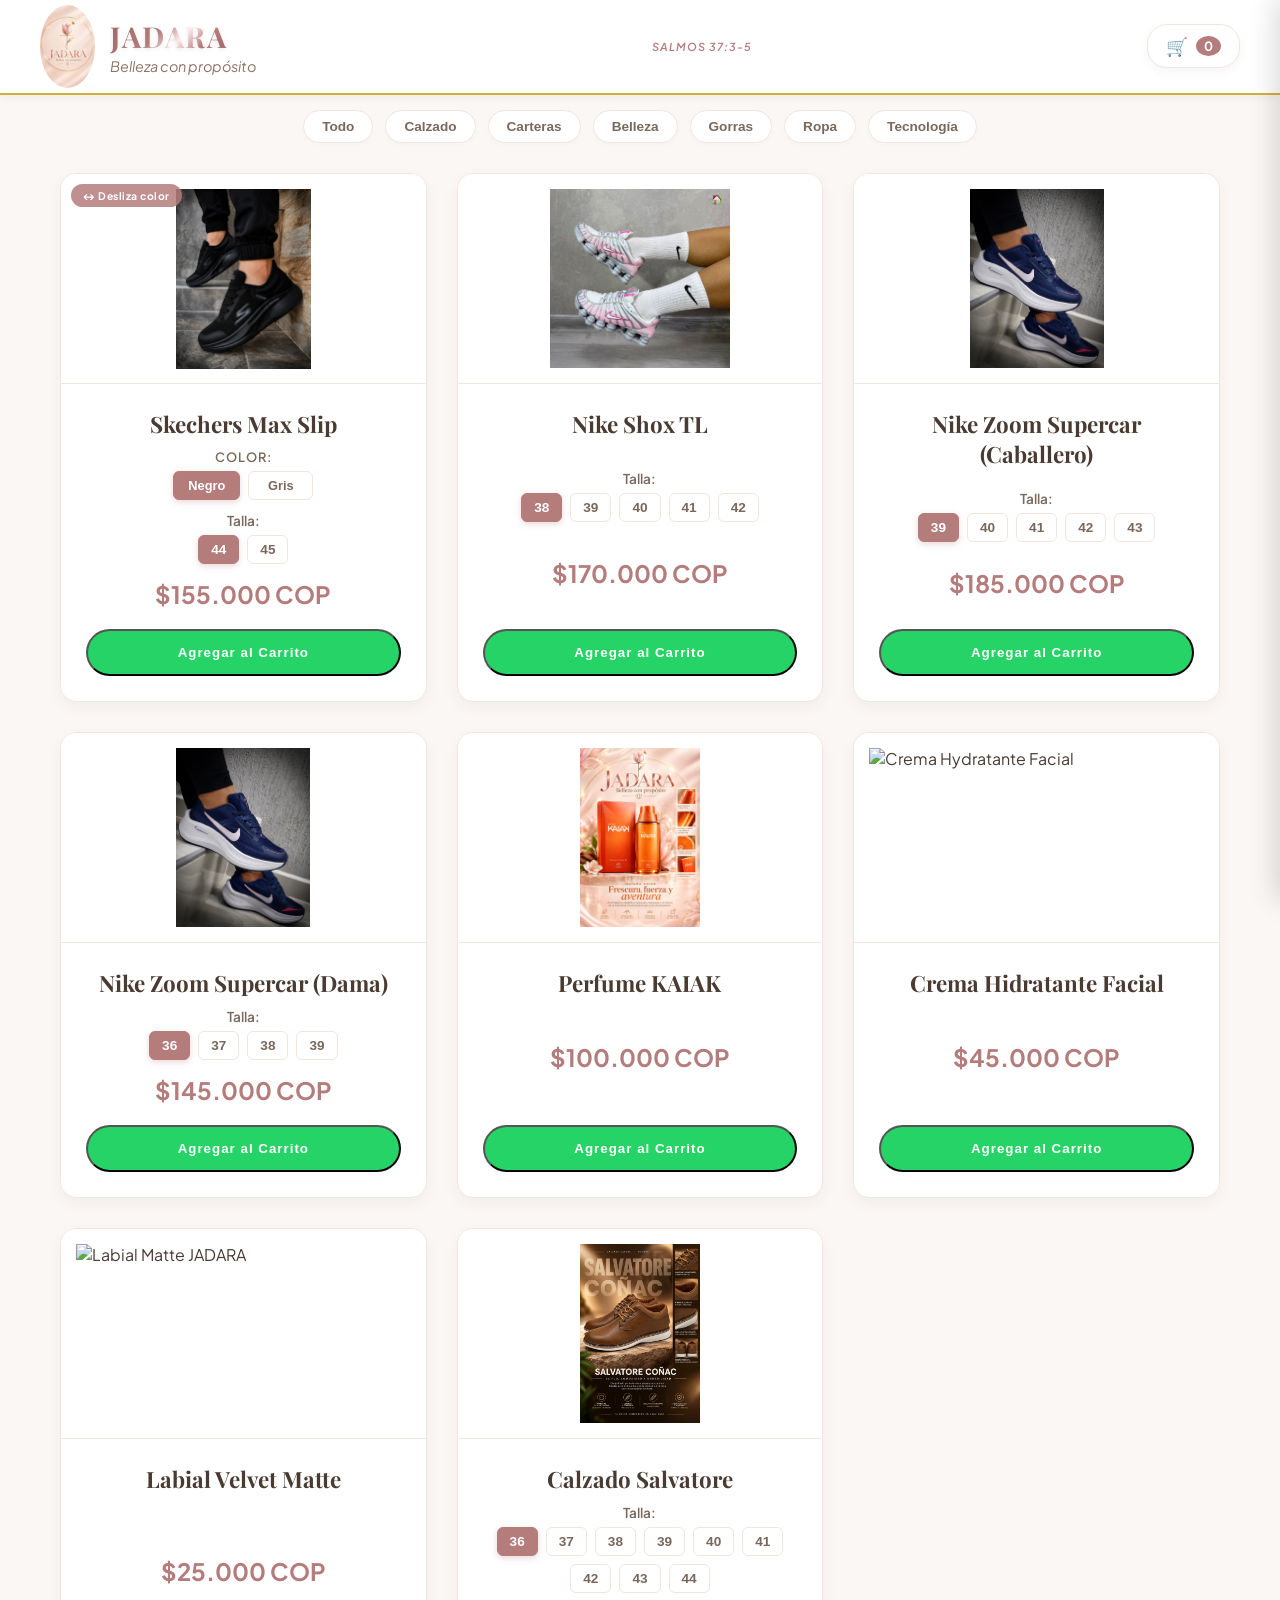
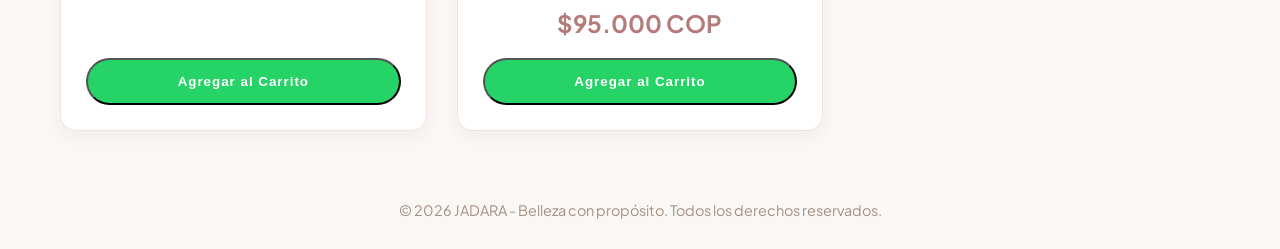
==== commit 32f73807: "Add files via upload" ====
--- a/index.html
+++ b/index.html
@@ -53,9 +53,14 @@
 
     <!-- MENÚ DE CATEGORÍAS -->
     <div class="categorias-contenedor">
-        <button class="btn-categoria activo" data-filter="todo" onclick="filtrarProductos('todo')">Todo</button>
-        <button class="btn-categoria" data-filter="calzado" onclick="filtrarProductos('calzado')">Calzado</button>
-        <button class="btn-categoria" data-filter="belleza" onclick="filtrarProductos('belleza')">Belleza</button>
+      <button class="btn-categoria" onclick="filtrarProductos('todo', event)">Todo</button>
+<button class="btn-categoria" onclick="filtrarProductos('calzado', event)">Calzado</button>
+<button class="btn-categoria" onclick="filtrarProductos('carteras', event)">Carteras</button>
+<button class="btn-categoria" onclick="filtrarProductos('belleza', event)">Belleza</button>
+<button class="btn-categoria" onclick="filtrarProductos('gorras', event)">Gorras</button>
+<button class="btn-categoria" onclick="filtrarProductos('ropa', event)">Ropa</button>
+<button class="btn-categoria" onclick="filtrarProductos('tecnologia', event)">Tecnología</button>
+
     </div>
 
     <!-- Contenedor del Catálogo -->
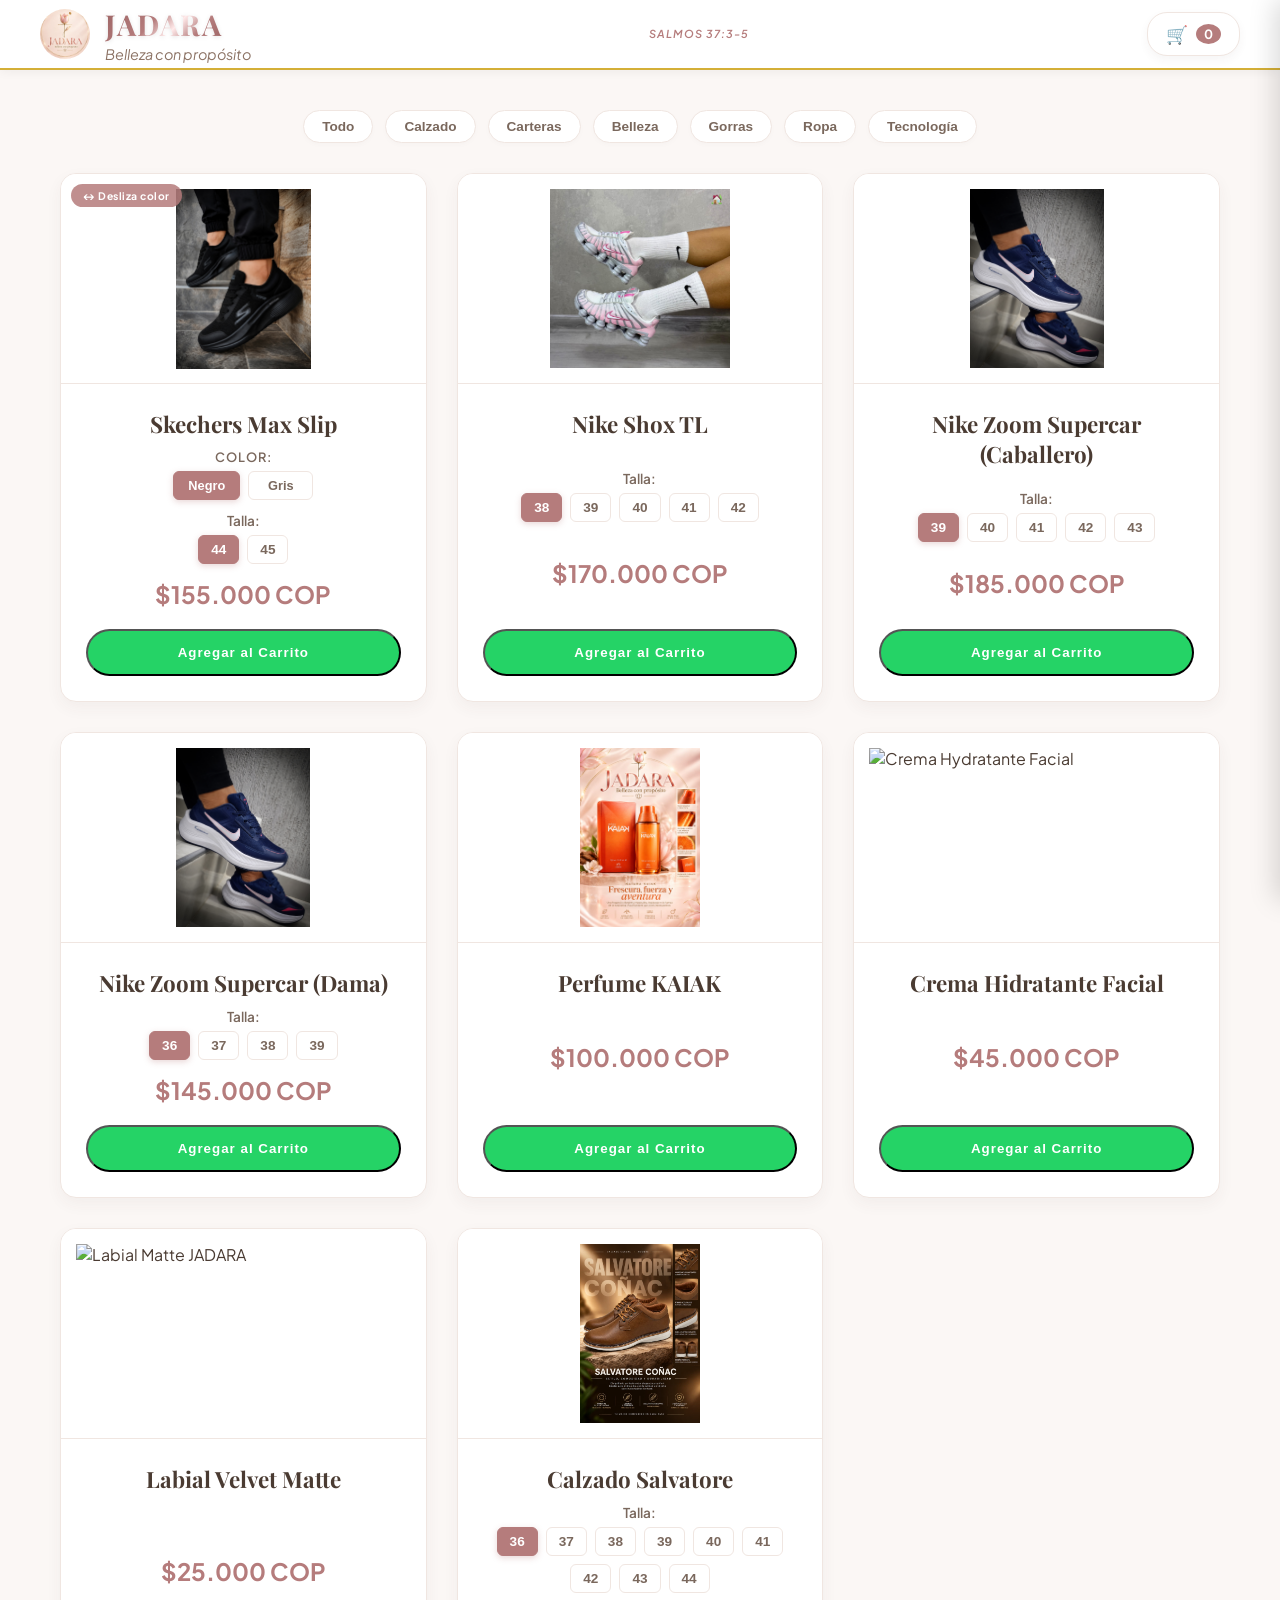
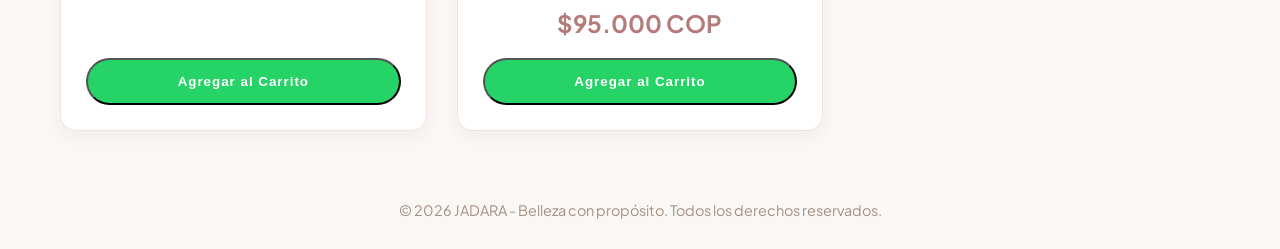
==== commit cf7885d9: "Add files via upload" ====
--- a/index.html
+++ b/index.html
@@ -24,10 +24,10 @@
     </div>
 
     <!-- ENCABEZADO MINIMALISTA CON CARRITO INTEGRADO (FUERA DE LA PANTALLA DE CARGA) -->
-</header>
-
-
-        <!-- ENCABEZADO MINIMALISTA CON CARRITO INTEGRADO -->
+
+
+
+    <!-- ENCABEZADO MINIMALISTA CON CARRITO INTEGRADO -->
     <header>
         <div class="header-container" style="display: flex; justify-content: space-between; align-items: center; width: 100%;">
 
--- a/estilos.css
+++ b/estilos.css
@@ -835,3 +835,79 @@
         opacity: 0;
     }
 }
+.logo-min {
+    width: 50px !important;
+    height: 50px !important;
+    object-fit: cover !important;
+    border-radius: 50% !important; /* Mantiene el óvalo/círculo perfecto */
+}
+/* --- BARRA DE CATEGORÍAS DESLIZABLE (EVITA QUE SE DESCUADRE) --- */
+.header-container + div, 
+.contenedor-botones,
+nav { 
+    display: flex !important;
+    gap: 8px !important;
+    overflow-x: auto !important; /* Permite deslizar con el dedo de lado a lado */
+    white-space: nowrap !important;
+    padding: 10px 15px !important;
+    width: 100% !important;
+    box-sizing: border-box !important;
+    scrollbar-width: none !important; /* Oculta la barra de scroll en Firefox */
+}
+
+/* Oculta la barra de scroll en celulares Android y iPhone */
+.contenedor-botones::-webkit-scrollbar,
+nav::-webkit-scrollbar {
+    display: none !important;
+}
+
+/* Estilo para que los botones se vean estilizados en la misma línea */
+.btn-categoria {
+    flex: 0 0 auto !important; /* Evita que los botones se encojan o se deformen */
+}
+/* --- PANTALLA DE CARGA PROFESIONAL TOTALMENTE CENTRADA --- */
+#pantalla-carga {
+    position: fixed !important;
+    top: 0 !important;
+    left: 0 !important;
+    width: 100vw !important;
+    height: 100vh !important;
+    background-color: #fdfbfb !important; /* Fondo elegante para JADARA */
+    display: flex !important;
+    justify-content: center !important; /* Centrado horizontal */
+    align-items: center !important;     /* Centrado vertical */
+    z-index: 99999 !important;          /* Se posiciona por encima de todo */
+}
+
+/* Alineación e interactividad del contenido interno */
+.contenido-carga {
+    display: flex !important;
+    flex-direction: column !important;
+    align-items: center !important;     /* Centra la imagen, el título y el eslogan en fila */
+    text-align: center !important;
+}
+
+/* Tamaño estilizado para el logo ovalado en la portada */
+.logo-carga {
+    max-width: 160px !important; /* Ajuste ideal para pantallas de celular */
+    height: auto !important;
+    object-fit: contain !important;
+    margin-bottom: 12px !important;
+}
+
+/* Estilos para el texto de la carga */
+.contenido-carga h2 {
+    font-family: 'Plus Jakarta Sans', sans-serif;
+    font-size: 1.5rem;
+    color: #b57c7c;
+    margin: 0 0 4px 0;
+    letter-spacing: 1px;
+}
+
+.contenido-carga p {
+    font-family: 'Plus Jakarta Sans', sans-serif;
+    font-size: 0.9rem;
+    color: #8c8c8c;
+    font-style: italic;
+    margin: 0;
+}
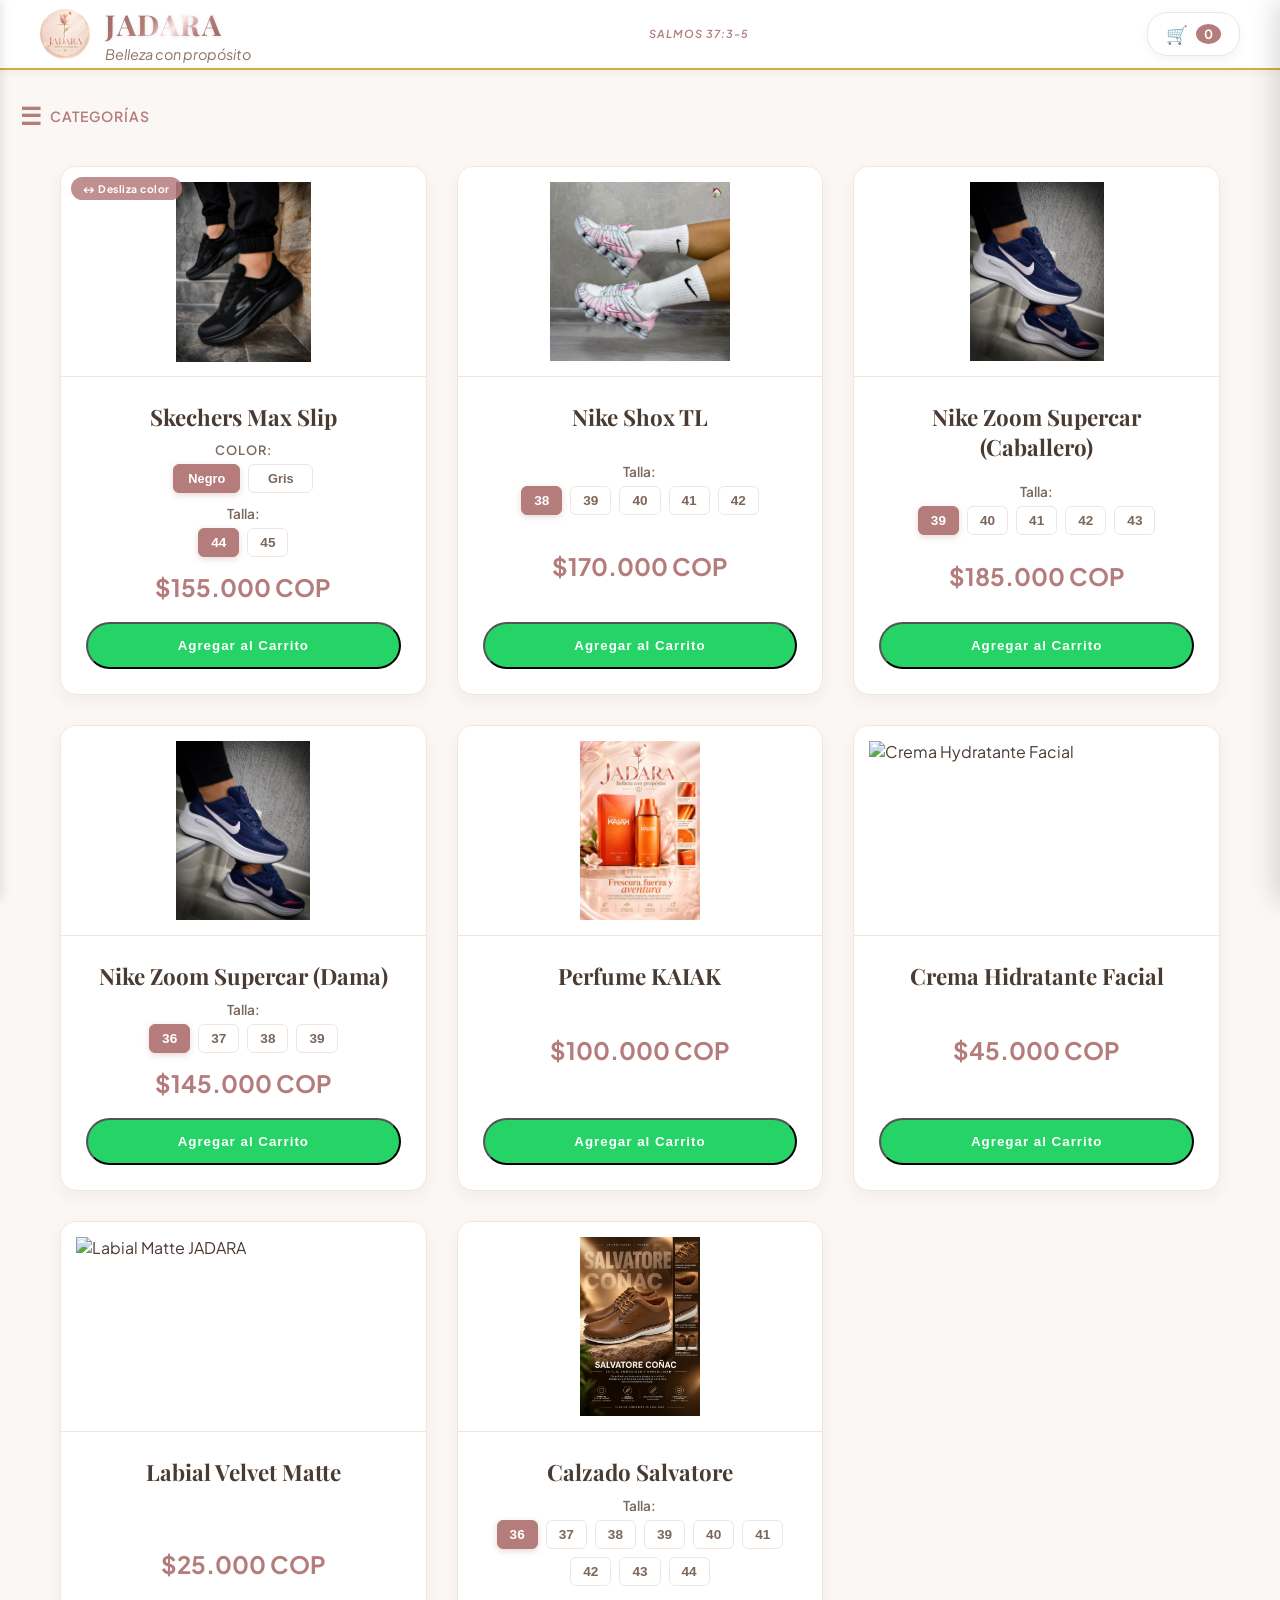
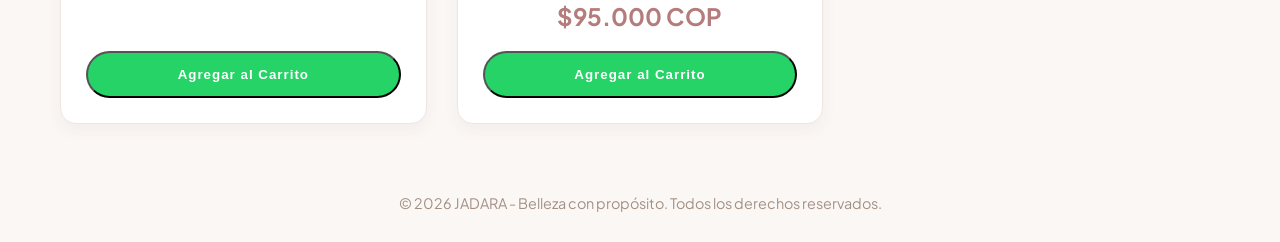
==== commit 0aa01759: "Add files via upload" ====
--- a/index.html
+++ b/index.html
@@ -51,17 +51,29 @@
     </header>
 
 
-    <!-- MENÚ DE CATEGORÍAS -->
-    <div class="categorias-contenedor">
-      <button class="btn-categoria" onclick="filtrarProductos('todo', event)">Todo</button>
-<button class="btn-categoria" onclick="filtrarProductos('calzado', event)">Calzado</button>
-<button class="btn-categoria" onclick="filtrarProductos('carteras', event)">Carteras</button>
-<button class="btn-categoria" onclick="filtrarProductos('belleza', event)">Belleza</button>
-<button class="btn-categoria" onclick="filtrarProductos('gorras', event)">Gorras</button>
-<button class="btn-categoria" onclick="filtrarProductos('ropa', event)">Ropa</button>
-<button class="btn-categoria" onclick="filtrarProductos('tecnologia', event)">Tecnología</button>
-
-    </div>
+  <!-- BOTÓN ELEGANTE DE MENÚ LATERAL -->
+<div class="menu-nav-contenedor" style="width: 100%; padding: 10px 20px; box-sizing: border-box;">
+    <button class="btn-menu-hamburguesa" onclick="alternarMenuLateral()" style="background: none; border: none; font-size: 24px; color: #b57c7c; cursor: pointer; display: flex; align-items: center; gap: 8px; font-family: 'Plus Jakarta Sans', sans-serif; font-weight: 600;">
+        ☰ <span style="font-size: 14px; text-transform: uppercase; letter-spacing: 1px;">Categorías</span>
+    </button>
+</div>
+
+<!-- EL MENÚ LATERAL DESPLEGABLE (OCULTO POR DEFECTO) -->
+<div id="menu-lateral-categorias" class="menu-lateral-cerrado">
+    <div class="menu-lateral-header">
+        <h3>Categorías</h3>
+        <button class="btn-cerrar-menu" onclick="alternarMenuLateral()">✕</button>
+    </div>
+    <div class="menu-lateral-contenido">
+        <button class="btn-categoria-item" onclick="filtrarProductos('todo', event); alternarMenuLateral()">Todo</button>
+        <button class="btn-categoria-item" onclick="filtrarProductos('calzado', event); alternarMenuLateral()">Calzado</button>
+        <button class="btn-categoria-item" onclick="filtrarProductos('carteras', event); alternarMenuLateral()">Carteras</button>
+        <button class="btn-categoria-item" onclick="filtrarProductos('belleza', event); alternarMenuLateral()">Belleza</button>
+        <button class="btn-categoria-item" onclick="filtrarProductos('gorras', event); alternarMenuLateral()">Gorras</button>
+        <button class="btn-categoria-item" onclick="filtrarProductos('ropa', event); alternarMenuLateral()">Ropa</button>
+        <button class="btn-categoria-item" onclick="filtrarProductos('tecnologia', event); alternarMenuLateral()">Tecnología</button>
+    </div>
+</div>
 
     <!-- Contenedor del Catálogo -->
     <main class="catalogo">
--- a/estilos.css
+++ b/estilos.css
@@ -911,3 +911,75 @@
     font-style: italic;
     margin: 0;
 }
+/* --- ESTILOS DEL MENÚ LATERAL DESPLEGABLE --- */
+#menu-lateral-categorias {
+    position: fixed !important;
+    top: 0 !important;
+    left: -280px !important; /* Escondido a la izquierda */
+    width: 280px !important;
+    height: 100vh !important;
+    background-color: #ffffff !important;
+    box-shadow: 2px 0 10px rgba(0, 0, 0, 0.1) !important;
+    z-index: 100000 !important; /* Por encima de todo */
+    transition: left 0.3s ease !important; /* Animación suave al abrir */
+    display: flex !important;
+    flex-direction: column !important;
+}
+
+/* Cuando la clase cambia a abierto, se desliza hacia adentro */
+#menu-lateral-categorias.menu-lateral-abierto {
+    left: 0 !important;
+}
+
+/* Encabezado del menú lateral */
+.menu-lateral-header {
+    display: flex !important;
+    justify-content: space-between !important;
+    align-items: center !important;
+    padding: 20px !important;
+    border-bottom: 1px solid #f3e1e1 !important;
+}
+
+.menu-lateral-header h3 {
+    margin: 0 !important;
+    font-family: 'Plus Jakarta Sans', sans-serif !important;
+    color: #b57c7c !important;
+    font-size: 1.1rem !important;
+    text-transform: uppercase !important;
+    letter-spacing: 1px !important;
+}
+
+.btn-cerrar-menu {
+    background: none !important;
+    border: none !important;
+    font-size: 20px !important;
+    color: #8c8c8c !important;
+    cursor: pointer !important;
+}
+
+/* Contenido y botones del menú */
+.menu-lateral-contenido {
+    display: flex !important;
+    flex-direction: column !important;
+    padding: 15px !important;
+    gap: 10px !important;
+}
+
+.btn-categoria-item {
+    background-color: #fcf6f6 !important;
+    border: 1px solid #f3e1e1 !important;
+    color: #b57c7c !important;
+    padding: 12px 15px !important;
+    border-radius: 25px !important;
+    font-family: 'Plus Jakarta Sans', sans-serif !important;
+    font-size: 0.95rem !important;
+    font-weight: 600 !important;
+    text-align: left !important;
+    cursor: pointer !important;
+    transition: all 0.2s ease !important;
+}
+
+.btn-categoria-item:hover {
+    background-color: #b57c7c !important;
+    color: #ffffff !important;
+}
